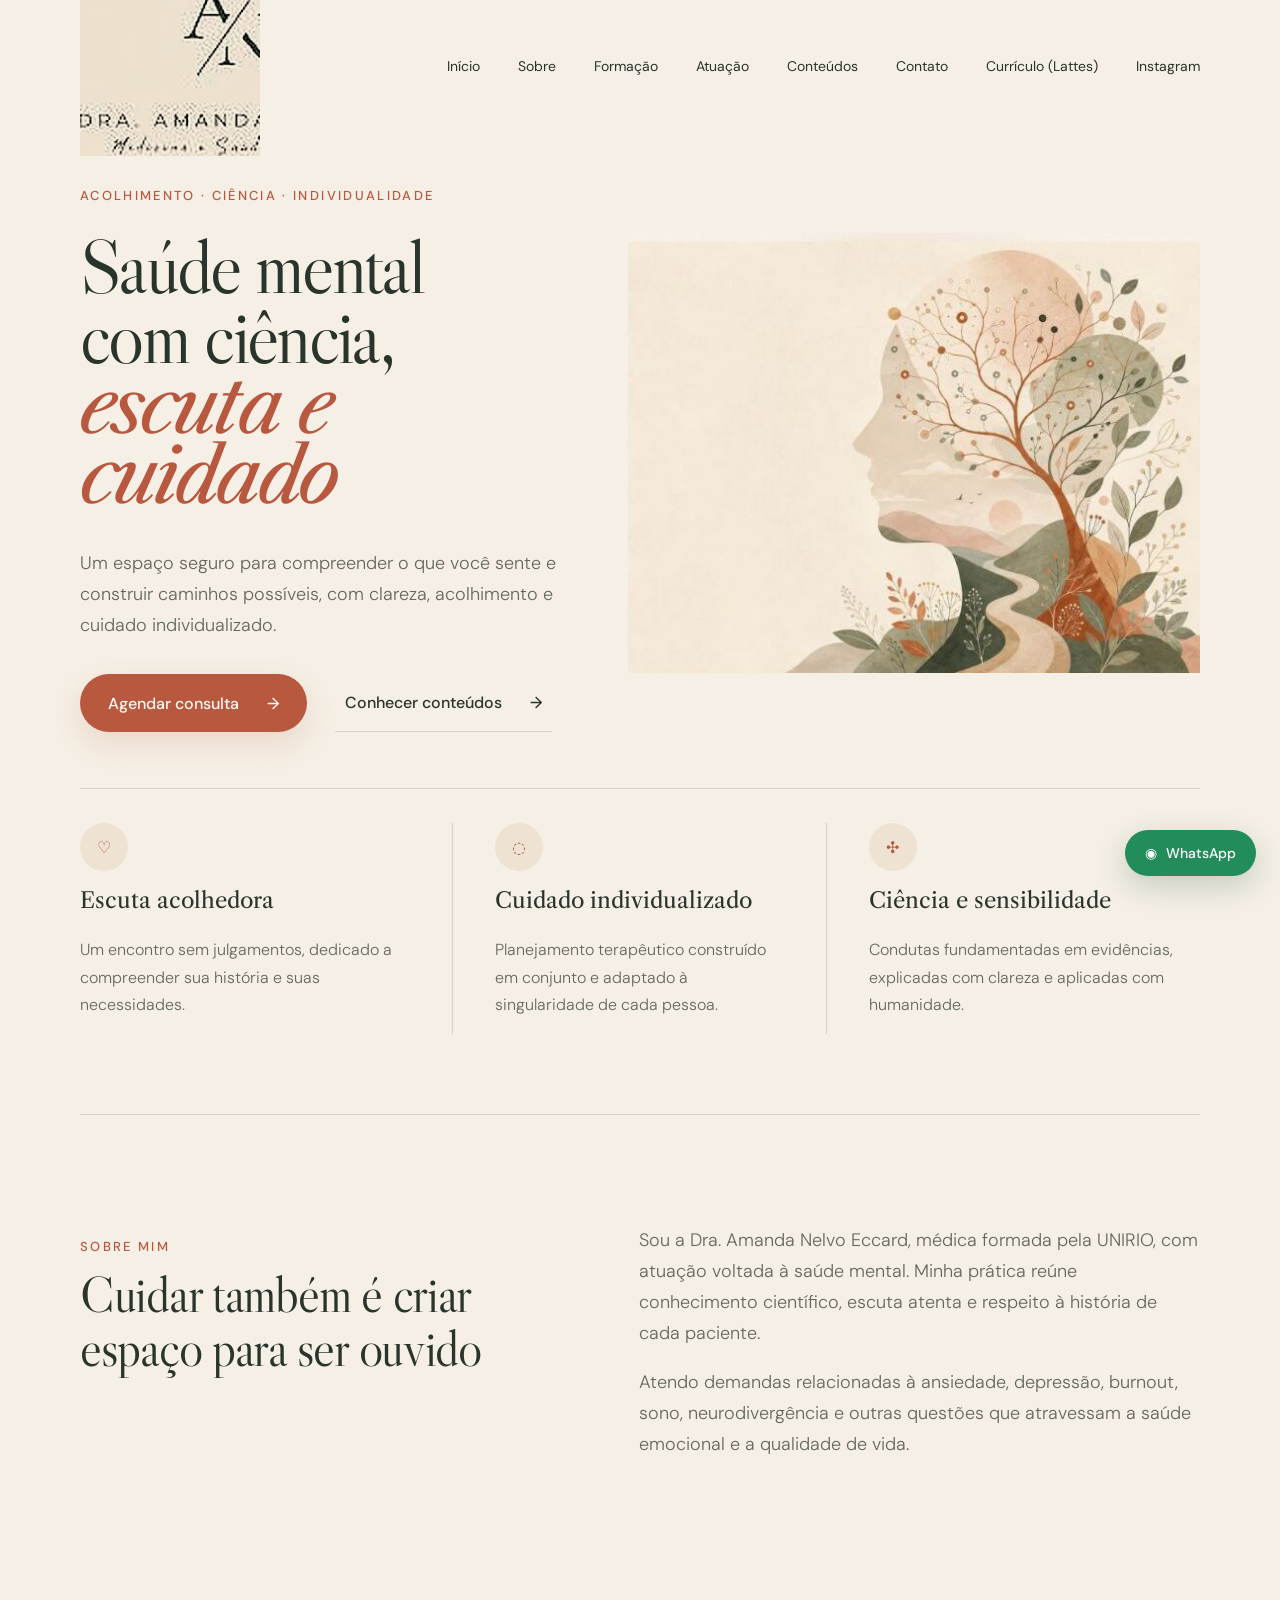
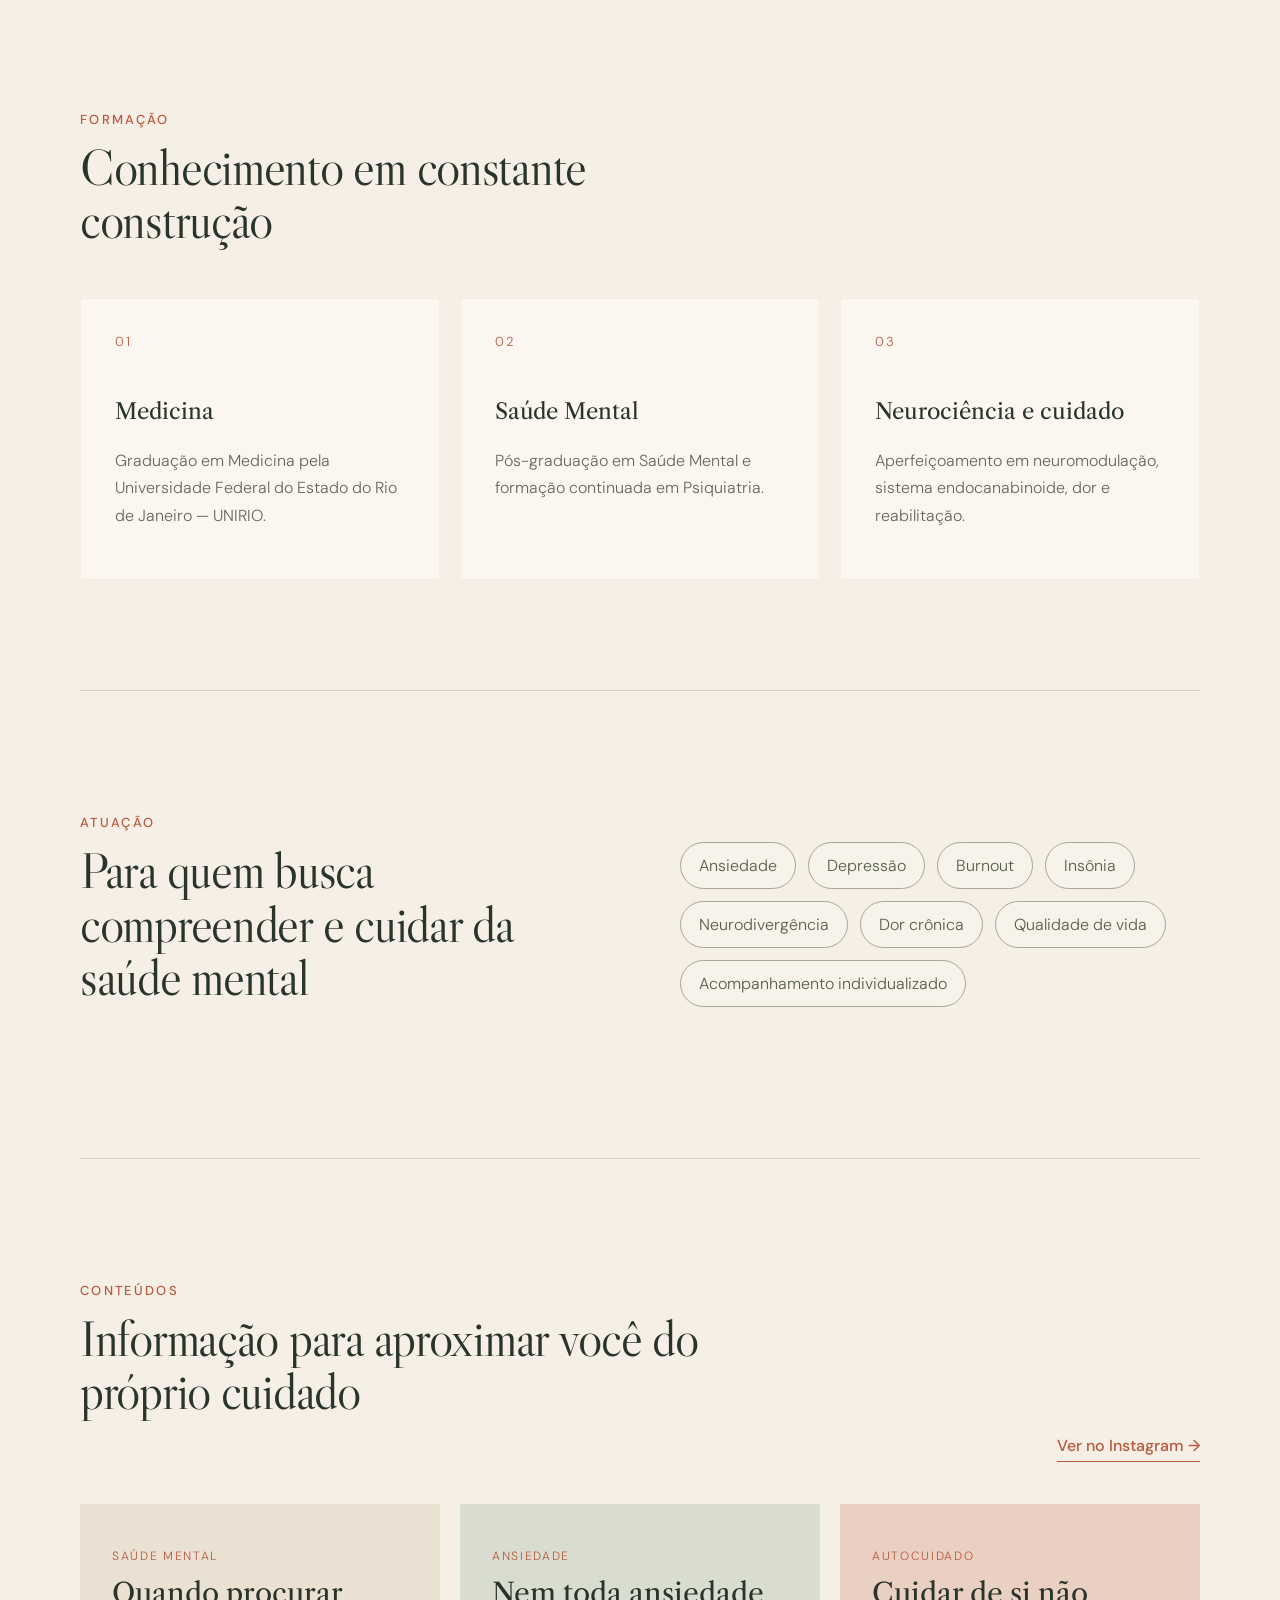
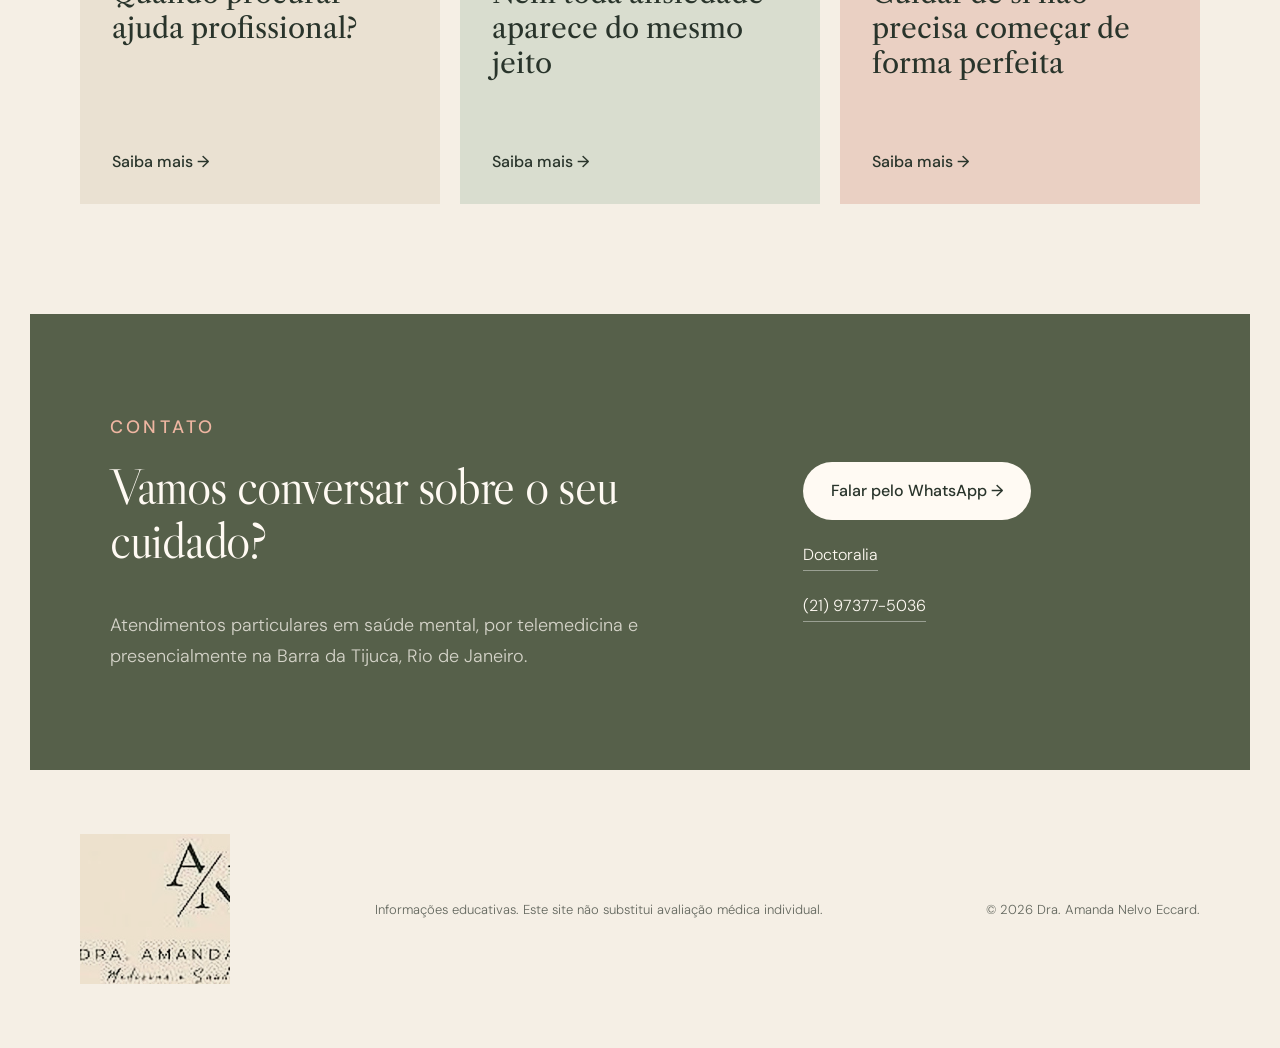
==== index.html @ 7321ddea "Update Doctoralia link" ====
<!doctype html>
<html lang="pt-BR">
<head>
  <meta charset="utf-8">
  <meta name="viewport" content="width=device-width, initial-scale=1">
  <meta name="description" content="Atendimento médico em saúde mental com acolhimento, ciência e cuidado individualizado.">
  <title>Dra. Amanda Nelvo | Saúde Mental</title>
  <link rel="preconnect" href="https://fonts.googleapis.com">
  <link rel="preconnect" href="https://fonts.gstatic.com" crossorigin>
  <link href="https://fonts.googleapis.com/css2?family=DM+Sans:wght@300;400;500;600&family=Libre+Caslon+Display&family=Libre+Caslon+Text:ital@0;1&display=swap" rel="stylesheet">
  <link rel="stylesheet" href="styles.css">
</head>
<body>
  <header class="header">
    <a class="brand" href="#inicio" aria-label="Início">
      <img src="assets/logo.jpg" alt="Dra. Amanda Nelvo">
    </a>
    <button class="menu-button" type="button" aria-label="Abrir menu" aria-expanded="false">☰</button>
    <nav class="nav" aria-label="Navegação principal">
      <a href="#inicio">Início</a>
      <a href="#sobre">Sobre</a>
      <a href="#formacao">Formação</a>
      <a href="#atuacao">Atuação</a>
      <a href="#conteudos">Conteúdos</a>
      <a href="#contato">Contato</a>
      <a href="https://buscatextual.cnpq.br/buscatextual/visualizacv.do?metodo=apresentar&id=K9742336J7" target="_blank" rel="noopener">Currículo (Lattes)</a>
      <a href="https://www.instagram.com/dra.amandanelvo" target="_blank" rel="noopener">Instagram</a>
    </nav>
  </header>

  <main>
    <section class="hero section" id="inicio">
      <div class="hero-copy">
        <p class="eyebrow">Acolhimento · ciência · individualidade</p>
        <h1>Saúde mental<br>com ciência,<br><em>escuta e cuidado</em></h1>
        <p class="lead">Um espaço seguro para compreender o que você sente e construir caminhos possíveis, com clareza, acolhimento e cuidado individualizado.</p>
        <div class="actions">
          <a class="button primary" href="https://wa.me/5521973775036?text=Olá%2C%20Dra.%20Amanda.%20Gostaria%20de%20agendar%20uma%20consulta." target="_blank" rel="noopener">Agendar consulta <span>→</span></a>
          <a class="button text-button" href="#conteudos">Conhecer conteúdos <span>→</span></a>
        </div>
      </div>
      <figure class="hero-art">
        <img src="assets/hero.jpg" alt="Ilustração delicada representando mente, natureza e caminhos">
      </figure>
    </section>

    <section class="principles section" aria-label="Princípios do atendimento">
      <article><span class="icon">♡</span><h3>Escuta acolhedora</h3><p>Um encontro sem julgamentos, dedicado a compreender sua história e suas necessidades.</p></article>
      <article><span class="icon">◌</span><h3>Cuidado individualizado</h3><p>Planejamento terapêutico construído em conjunto e adaptado à singularidade de cada pessoa.</p></article>
      <article><span class="icon">✣</span><h3>Ciência e sensibilidade</h3><p>Condutas fundamentadas em evidências, explicadas com clareza e aplicadas com humanidade.</p></article>
    </section>

    <section class="about section" id="sobre">
      <div>
        <p class="eyebrow">Sobre mim</p>
        <h2>Cuidar também é criar espaço para ser ouvido</h2>
      </div>
      <div class="body-copy">
        <p>Sou a Dra. Amanda Nelvo Eccard, médica formada pela UNIRIO, com atuação voltada à saúde mental. Minha prática reúne conhecimento científico, escuta atenta e respeito à história de cada paciente.</p>
        <p>Atendo demandas relacionadas à ansiedade, depressão, burnout, sono, neurodivergência e outras questões que atravessam a saúde emocional e a qualidade de vida.</p>
      </div>
    </section>

    <section class="education section" id="formacao">
      <p class="eyebrow">Formação</p>
      <h2>Conhecimento em constante construção</h2>
      <div class="cards">
        <article><span>01</span><h3>Medicina</h3><p>Graduação em Medicina pela Universidade Federal do Estado do Rio de Janeiro — UNIRIO.</p></article>
        <article><span>02</span><h3>Saúde Mental</h3><p>Pós-graduação em Saúde Mental e formação continuada em Psiquiatria.</p></article>
        <article><span>03</span><h3>Neurociência e cuidado</h3><p>Aperfeiçoamento em neuromodulação, sistema endocanabinoide, dor e reabilitação.</p></article>
      </div>
    </section>

    <section class="practice section" id="atuacao">
      <div class="practice-title">
        <p class="eyebrow">Atuação</p>
        <h2>Para quem busca compreender e cuidar da saúde mental</h2>
      </div>
      <div class="topics">
        <span>Ansiedade</span><span>Depressão</span><span>Burnout</span><span>Insônia</span>
        <span>Neurodivergência</span><span>Dor crônica</span><span>Qualidade de vida</span><span>Acompanhamento individualizado</span>
      </div>
    </section>

    <section class="content section" id="conteudos">
      <p class="eyebrow">Conteúdos</p>
      <div class="section-heading">
        <h2>Informação para aproximar você do próprio cuidado</h2>
        <a href="https://www.instagram.com/dra.amandanelvo" target="_blank" rel="noopener">Ver no Instagram →</a>
      </div>
      <div class="posts">
        <article><p>Saúde mental</p><h3>Quando procurar ajuda profissional?</h3><a href="#contato">Saiba mais →</a></article>
        <article><p>Ansiedade</p><h3>Nem toda ansiedade aparece do mesmo jeito</h3><a href="#contato">Saiba mais →</a></article>
        <article><p>Autocuidado</p><h3>Cuidar de si não precisa começar de forma perfeita</h3><a href="#contato">Saiba mais →</a></article>
      </div>
    </section>

    <section class="contact section" id="contato">
      <div>
        <p class="eyebrow">Contato</p>
        <h2>Vamos conversar sobre o seu cuidado?</h2>
        <p>Atendimentos particulares em saúde mental, por telemedicina e presencialmente na Barra da Tijuca, Rio de Janeiro.</p>
      </div>
      <div class="contact-actions">
        <a class="button light" href="https://wa.me/5521973775036?text=Olá%2C%20Dra.%20Amanda.%20Gostaria%20de%20agendar%20uma%20consulta." target="_blank" rel="noopener">Falar pelo WhatsApp →</a>
        <a class="contact-link" href="https://www.doctoralia.com.br/amanda-nelvo/generalista-psiquiatra/rio-de-janeiro" target="_blank" rel="noopener">Doctoralia</a>
        <a class="contact-link" href="tel:+5521973775036">(21) 97377-5036</a>
      </div>
    </section>
  </main>

  <footer>
    <img src="assets/logo.jpg" alt="Dra. Amanda Nelvo">
    <p>Informações educativas. Este site não substitui avaliação médica individual.</p>
    <p>© <span id="year"></span> Dra. Amanda Nelvo Eccard.</p>
  </footer>

  <a class="whatsapp-float" href="https://wa.me/5521973775036?text=Olá%2C%20Dra.%20Amanda.%20Gostaria%20de%20agendar%20uma%20consulta." target="_blank" rel="noopener" aria-label="Falar pelo WhatsApp">◉ <span>WhatsApp</span></a>
  <script src="script.js"></script>
</body>
</html>
---- styles.css ----
:root {
  --paper: #f5efe5;
  --paper-light: #fbf7f0;
  --ink: #29342b;
  --muted: #64685f;
  --terracotta: #b8583f;
  --moss: #56604a;
  --line: rgba(41, 52, 43, .16);
  --white: #fffaf3;
}

* { box-sizing: border-box; }
html { scroll-behavior: smooth; }
body { margin: 0; color: var(--ink); background: var(--paper); font-family: "DM Sans", sans-serif; font-weight: 300; }
a { color: inherit; text-decoration: none; }
img { display: block; max-width: 100%; }
.section { width: min(1120px, calc(100% - 64px)); margin: 0 auto; }

.header {
  width: min(1120px, calc(100% - 64px));
  height: 132px;
  margin: auto;
  display: flex;
  align-items: center;
  justify-content: space-between;
}
.brand img { width: 180px; mix-blend-mode: multiply; }
.nav { display: flex; gap: 38px; align-items: center; font-size: 14px; font-weight: 400; }
.nav a { padding: 8px 0; border-bottom: 1px solid transparent; transition: .2s ease; }
.nav a:hover { color: var(--terracotta); border-color: currentColor; }
.menu-button { display: none; border: 0; background: transparent; color: var(--ink); font-size: 26px; }

.hero { min-height: 565px; display: grid; grid-template-columns: .92fr 1.08fr; gap: 56px; align-items: center; padding: 42px 0 56px; }
.eyebrow { color: var(--terracotta); font-size: 13px; font-weight: 500; letter-spacing: .18em; text-transform: uppercase; }
h1, h2, h3 { margin-top: 0; }
h1 { font-family: "Libre Caslon Display", serif; font-size: clamp(52px, 6vw, 76px); line-height: .92; font-weight: 400; letter-spacing: -.035em; margin: 28px 0 36px; }
h1 em { color: var(--terracotta); font-family: "Libre Caslon Text", serif; font-weight: 400; }
h2 { font-family: "Libre Caslon Display", serif; font-size: clamp(38px, 4vw, 54px); line-height: 1.05; font-weight: 400; letter-spacing: -.025em; }
h3 { font-family: "Libre Caslon Text", serif; font-size: 22px; font-weight: 400; }
.lead, .body-copy, .contact p { font-size: 18px; line-height: 1.72; color: var(--muted); }
.actions { display: flex; gap: 28px; align-items: center; margin-top: 34px; }
.button { display: inline-flex; align-items: center; justify-content: space-between; gap: 28px; min-height: 58px; padding: 0 28px; border-radius: 999px; font-weight: 500; transition: transform .2s ease, background .2s ease; }
.button:hover { transform: translateY(-2px); }
.primary { color: var(--white); background: var(--terracotta); box-shadow: 0 12px 30px rgba(184, 88, 63, .15); }
.primary:hover { background: #a84c36; }
.text-button { padding-inline: 10px; border-radius: 0; border-bottom: 1px solid var(--line); }
.hero-art { margin: 0; overflow: hidden; background: #eee4d5; }
.hero-art img { width: 100%; min-height: 440px; object-fit: cover; }

.principles { border-top: 1px solid var(--line); display: grid; grid-template-columns: repeat(3, 1fr); padding: 34px 0 80px; }
.principles article { padding: 0 42px; border-right: 1px solid var(--line); }
.principles article:first-child { padding-left: 0; }
.principles article:last-child { border: 0; padding-right: 0; }
.principles .icon { display: grid; place-items: center; width: 48px; height: 48px; margin-bottom: 16px; border-radius: 50%; color: var(--terracotta); background: #eee3d3; }
.principles p, .cards p { color: var(--muted); line-height: 1.7; }

.about { display: grid; grid-template-columns: .9fr 1.1fr; gap: 100px; padding: 110px 0; border-top: 1px solid var(--line); }
.body-copy p:first-child { margin-top: 0; }

.education { padding: 110px 0; }
.education > h2 { max-width: 660px; }
.cards { display: grid; grid-template-columns: repeat(3, 1fr); gap: 20px; margin-top: 50px; }
.cards article { min-height: 260px; padding: 34px; background: var(--paper-light); border: 1px solid rgba(184, 88, 63, .08); }
.cards span { display: block; color: var(--terracotta); font-size: 13px; letter-spacing: .15em; margin-bottom: 48px; }

.practice { display: grid; grid-template-columns: 1fr 1fr; gap: 80px; padding: 110px 0; border-block: 1px solid var(--line); }
.topics { display: flex; align-content: center; align-items: center; flex-wrap: wrap; gap: 12px; }
.topics span { padding: 12px 18px; border: 1px solid #a3a997; border-radius: 999px; color: var(--moss); background: rgba(255,255,255,.18); }

.content { padding: 110px 0; }
.section-heading { display: flex; align-items: end; justify-content: space-between; gap: 30px; }
.section-heading h2 { max-width: 680px; }
.section-heading a { color: var(--terracotta); font-weight: 500; border-bottom: 1px solid; padding-bottom: 5px; }
.posts { display: grid; grid-template-columns: repeat(3, 1fr); gap: 20px; margin-top: 42px; }
.posts article { min-height: 300px; padding: 32px; display: flex; flex-direction: column; background: #eae1d2; }
.posts article:nth-child(2) { background: #d9ddcf; }
.posts article:nth-child(3) { background: #ead0c3; }
.posts p { color: var(--terracotta); text-transform: uppercase; letter-spacing: .14em; font-size: 12px; }
.posts h3 { font-size: 28px; line-height: 1.25; }
.posts a { margin-top: auto; font-weight: 500; }

.contact { width: min(1220px, calc(100% - 32px)); display: grid; grid-template-columns: 1.25fr .75fr; gap: 80px; padding: 80px; color: var(--white); background: var(--moss); }
.contact .eyebrow { color: #efb6a2; }
.contact h2 { max-width: 680px; }
.contact p { max-width: 720px; color: rgba(255,250,243,.75); }
.contact-actions { display: flex; flex-direction: column; align-items: flex-start; justify-content: center; gap: 24px; }
.light { color: var(--ink); background: var(--white); }
.contact-link { border-bottom: 1px solid rgba(255,255,255,.4); padding-bottom: 5px; }

footer { width: min(1120px, calc(100% - 64px)); margin: auto; padding: 64px 0; display: grid; grid-template-columns: 1fr 2fr 1fr; gap: 30px; align-items: center; color: var(--muted); font-size: 13px; }
footer img { width: 150px; mix-blend-mode: multiply; }
footer p:last-child { text-align: right; }
.whatsapp-float { position: fixed; right: 24px; bottom: 24px; display: flex; gap: 9px; align-items: center; padding: 14px 20px; border-radius: 999px; color: white; background: #238c5b; box-shadow: 0 10px 30px rgba(25, 80, 53, .22); font-size: 14px; font-weight: 500; z-index: 20; }

@media (max-width: 900px) {
  .section { width: min(100% - 36px, 720px); }
  .header { width: calc(100% - 36px); height: 100px; }
  .brand img { width: 150px; }
  .menu-button { display: block; cursor: pointer; }
  .nav { display: none; position: absolute; z-index: 30; top: 90px; left: 18px; right: 18px; padding: 24px; flex-direction: column; align-items: flex-start; gap: 8px; background: var(--paper-light); box-shadow: 0 18px 40px rgba(41,52,43,.12); }
  .nav.open { display: flex; }
  .nav a { width: 100%; padding: 10px 0; }
  .hero { grid-template-columns: 1fr; padding-top: 24px; }
  .hero-art { order: -1; }
  .hero-art img { min-height: 0; }
  .principles, .cards, .posts { grid-template-columns: 1fr; }
  .principles article, .principles article:first-child, .principles article:last-child { padding: 28px 0; border-right: 0; border-bottom: 1px solid var(--line); }
  .about, .practice, .contact { grid-template-columns: 1fr; gap: 28px; }
  .about, .education, .practice, .content { padding: 76px 0; }
  .contact { width: 100%; padding: 60px 28px; }
  .section-heading { align-items: flex-start; flex-direction: column; }
  footer { width: calc(100% - 36px); grid-template-columns: 1fr; }
  footer p:last-child { text-align: left; }
}

@media (max-width: 560px) {
  h1 { font-size: 48px; }
  .actions { flex-direction: column; align-items: stretch; }
  .button { width: 100%; }
  .whatsapp-float span { display: none; }
  .whatsapp-float { padding: 15px 18px; }
}
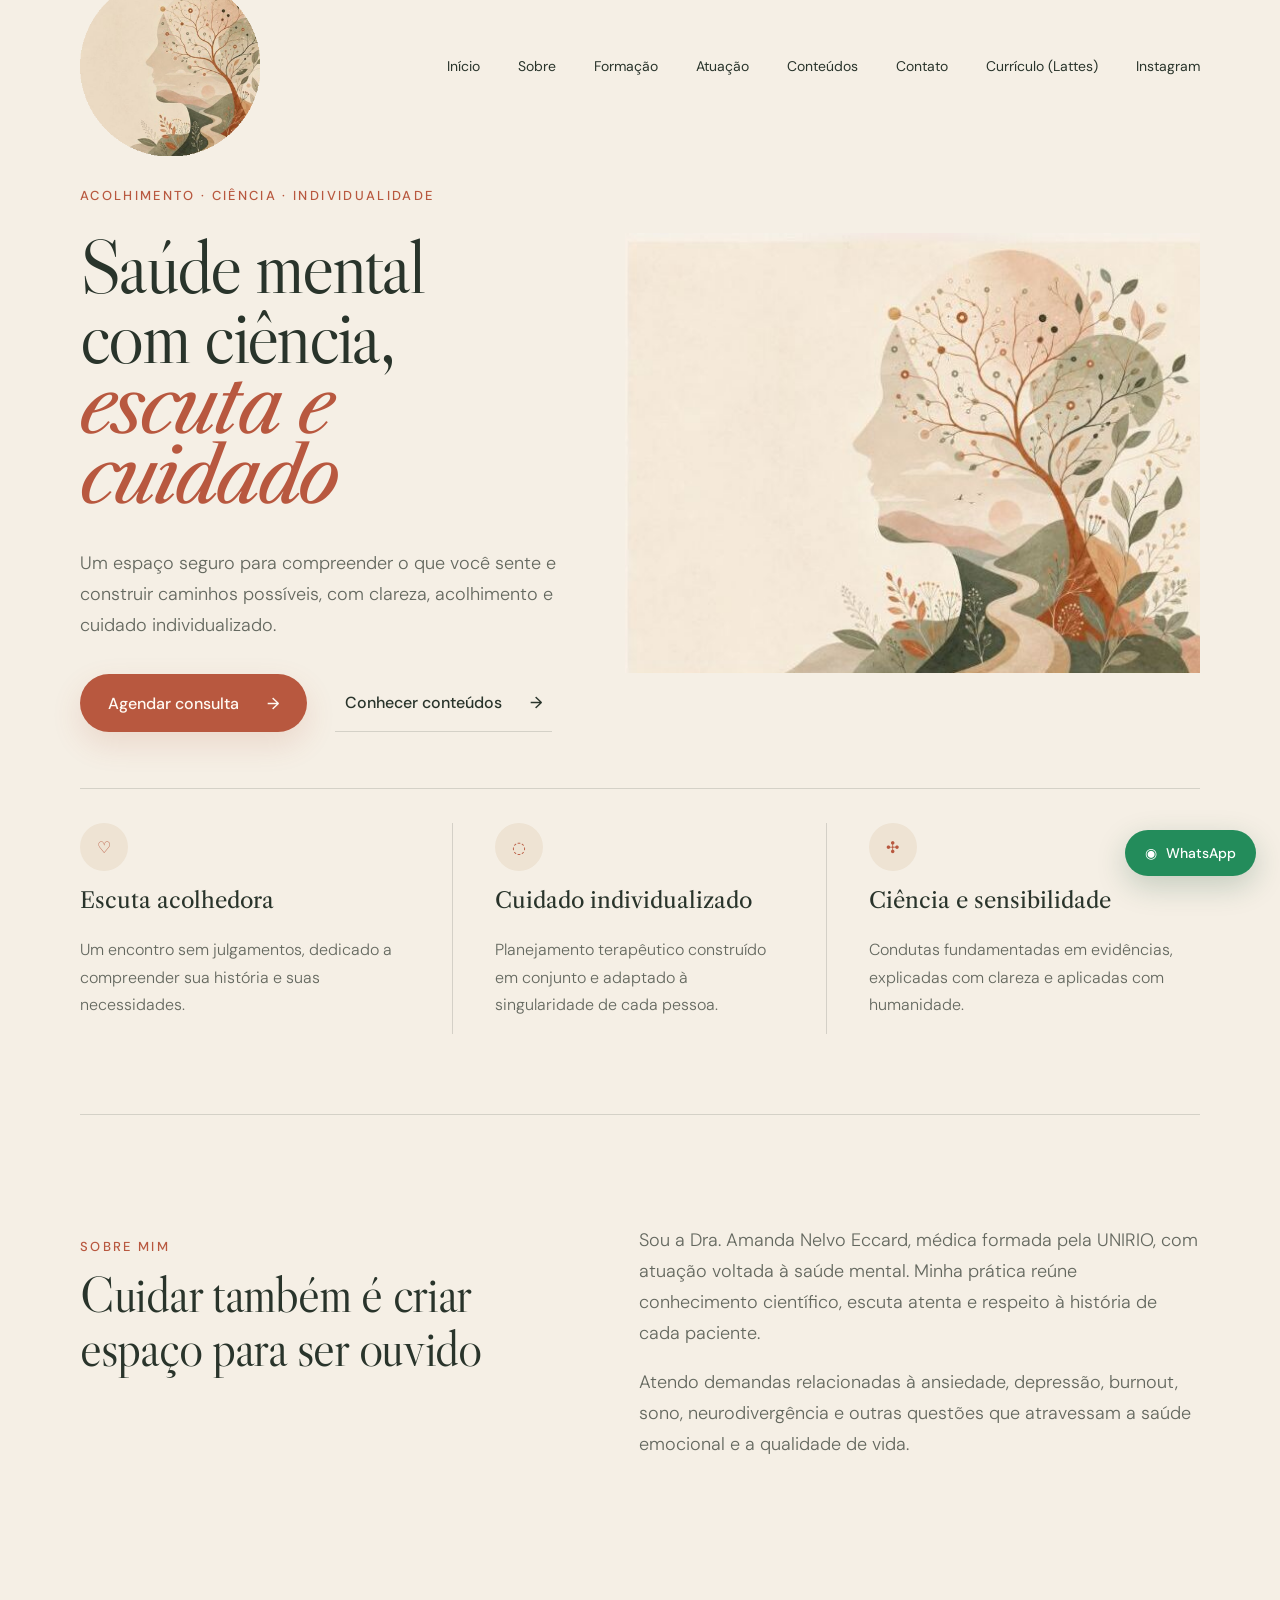
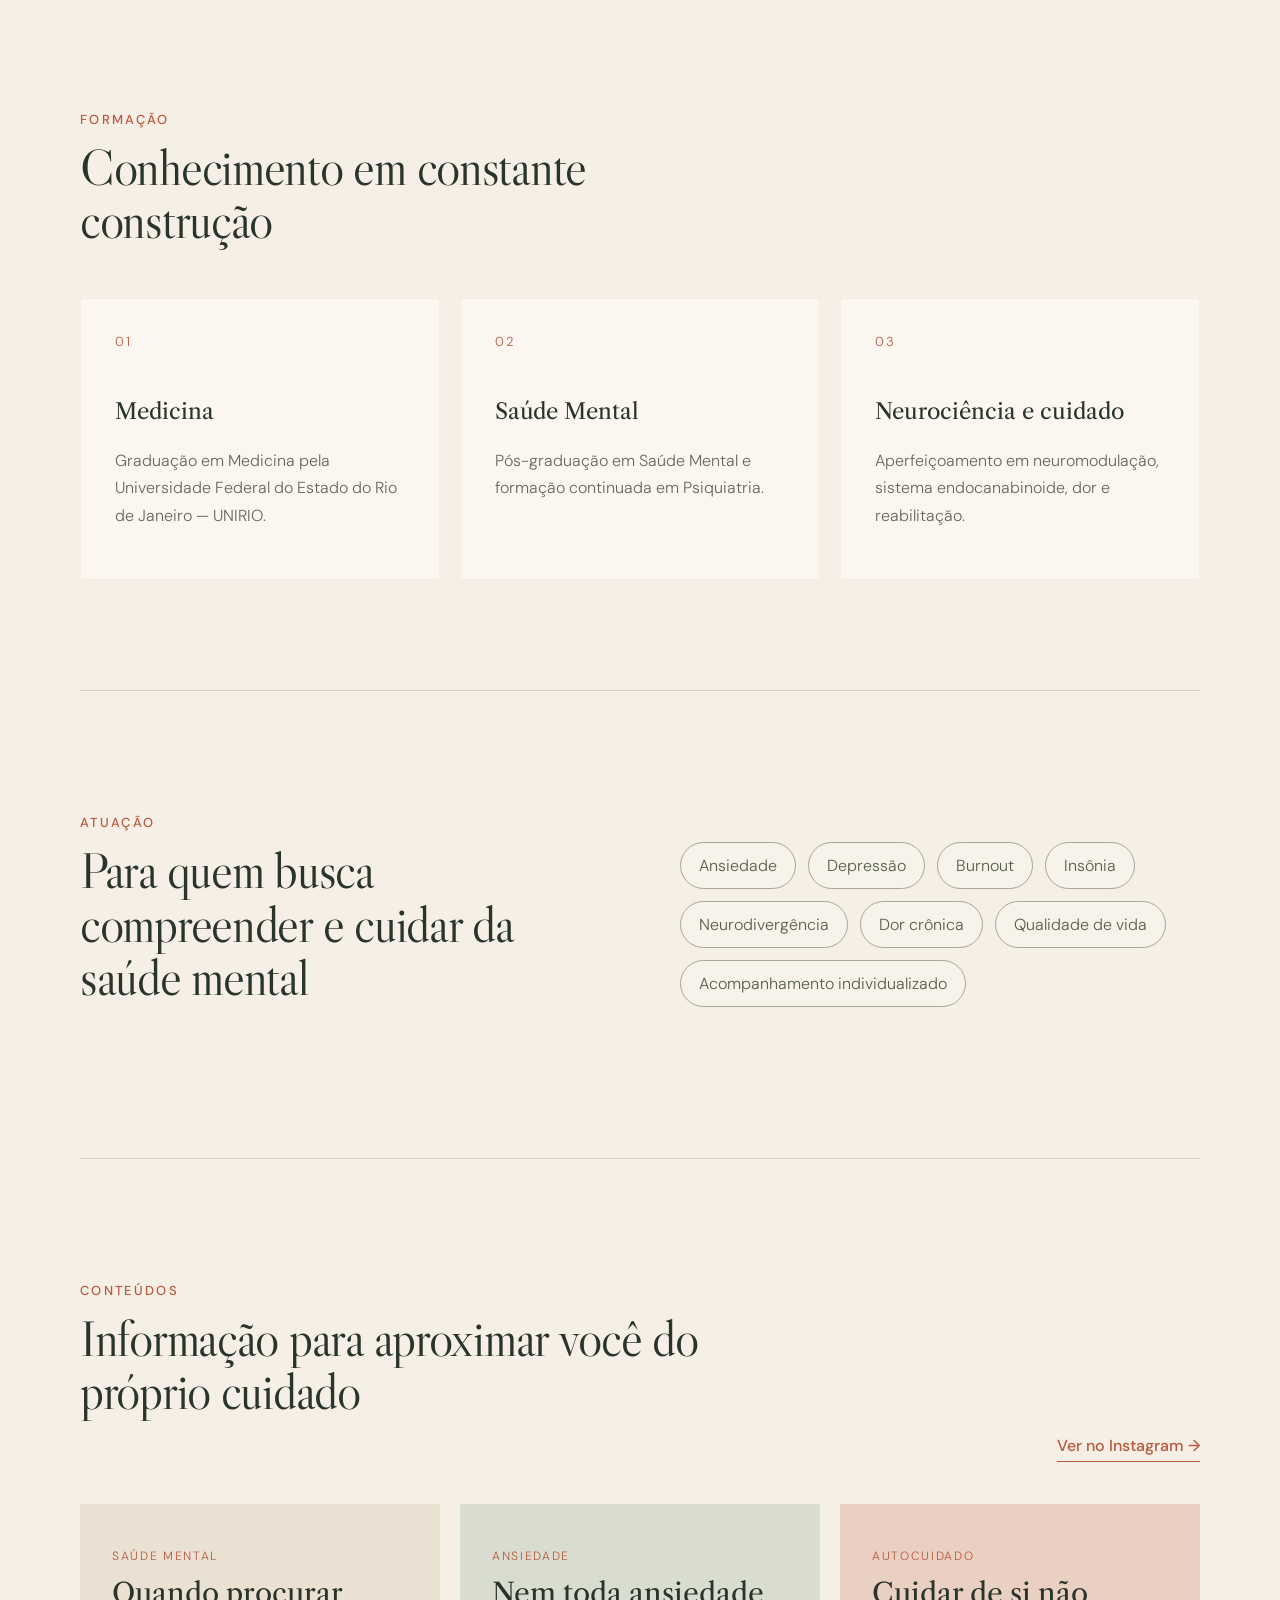
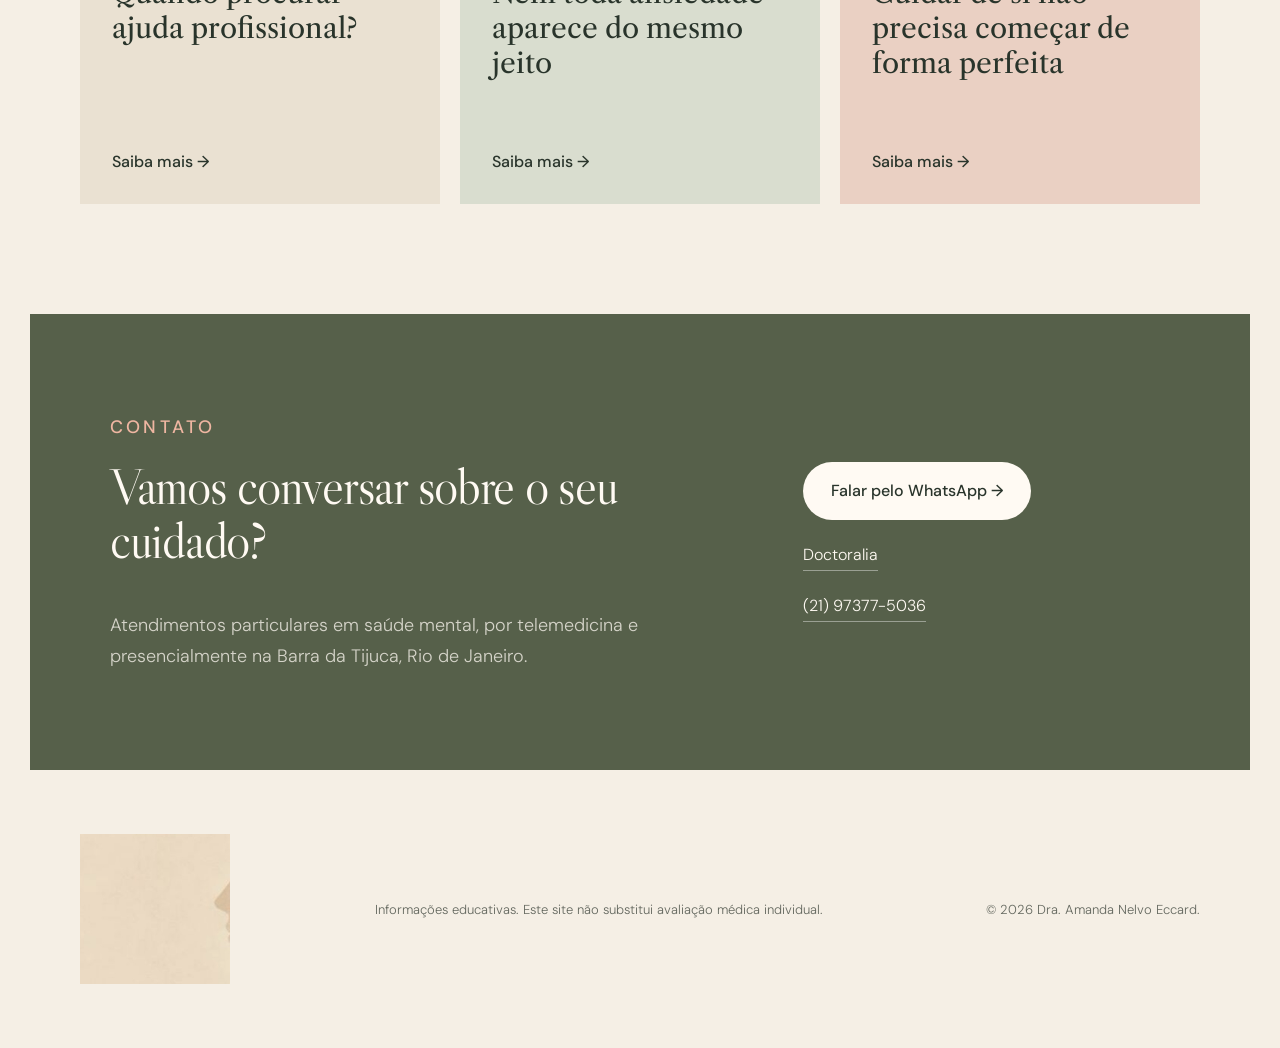
==== commit 933dbf0a: "Publish circular logo" ====
--- a/index.html
+++ b/index.html
@@ -13,7 +13,7 @@
 <body>
   <header class="header">
     <a class="brand" href="#inicio" aria-label="Início">
-      <img src="assets/logo.jpg" alt="Dra. Amanda Nelvo">
+      <img src="assets/logo.png" alt="Dra. Amanda Nelvo">
     </a>
     <button class="menu-button" type="button" aria-label="Abrir menu" aria-expanded="false">☰</button>
     <nav class="nav" aria-label="Navegação principal">
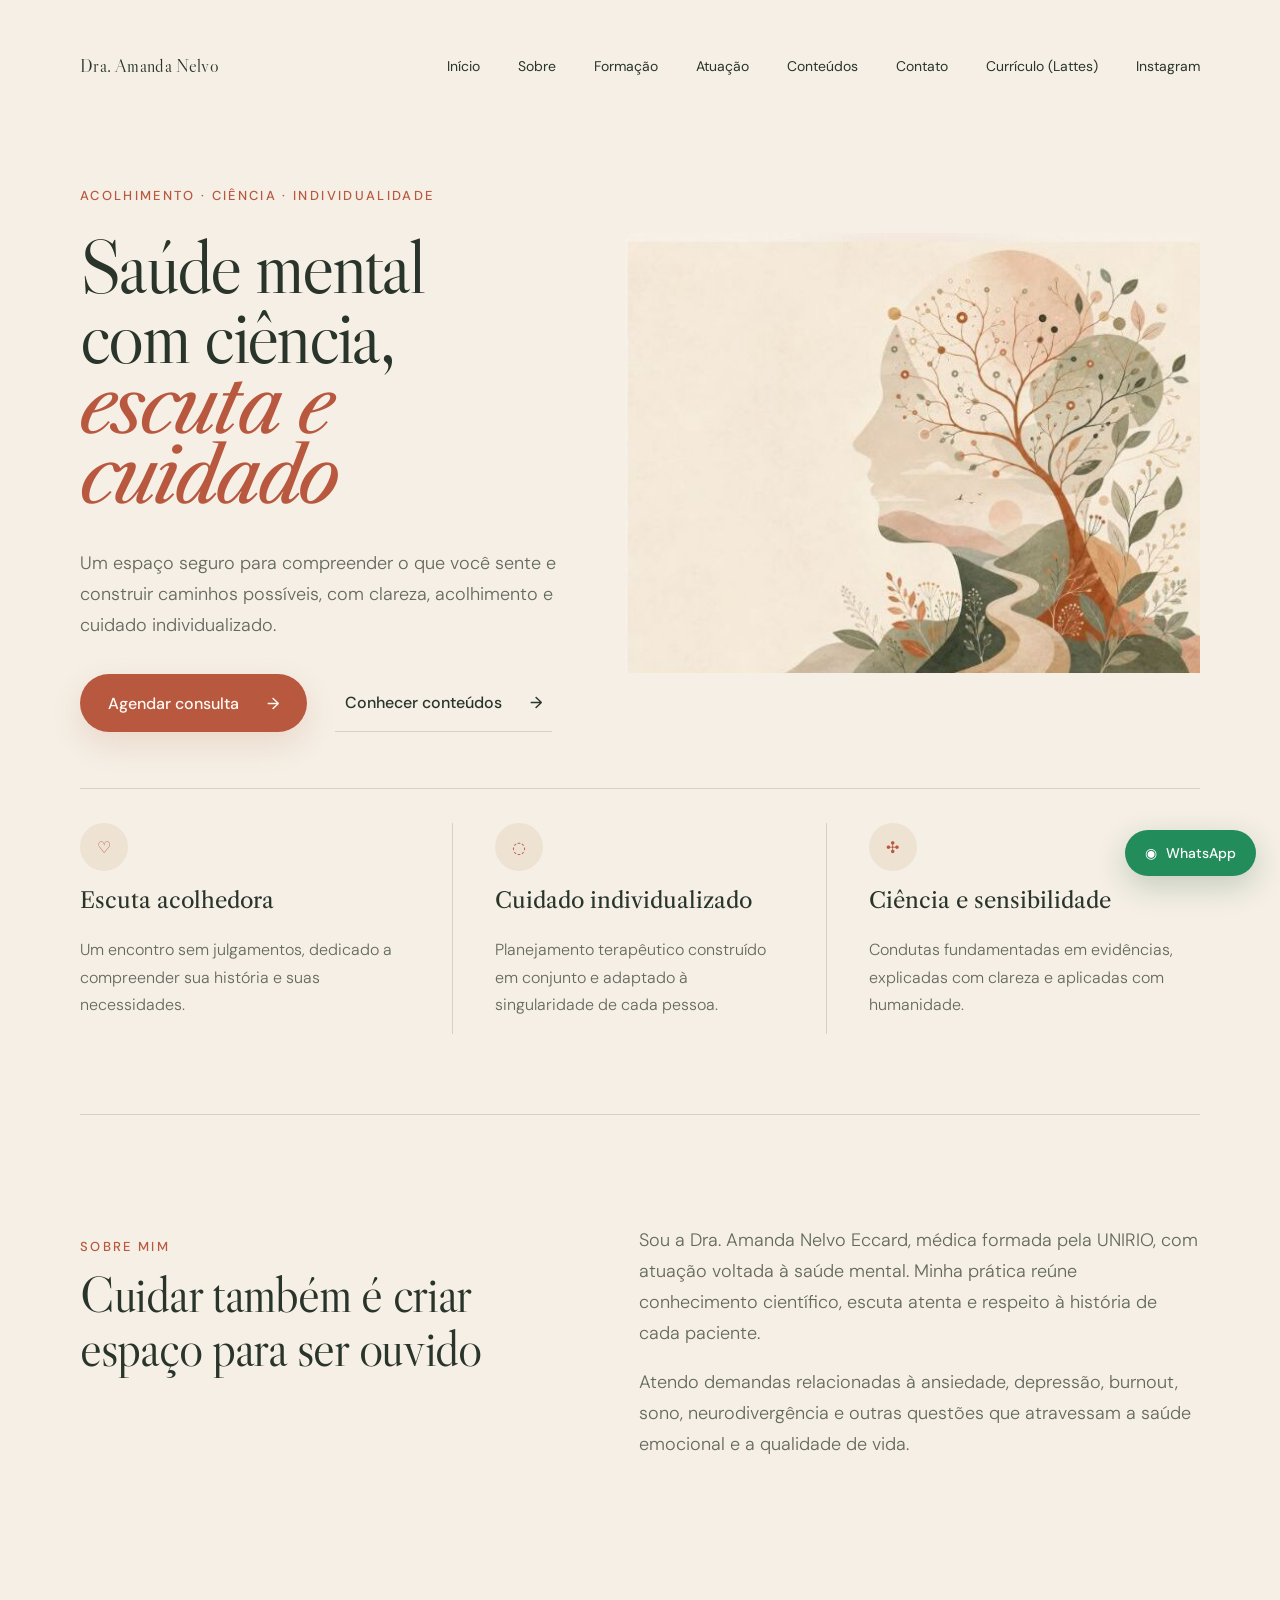
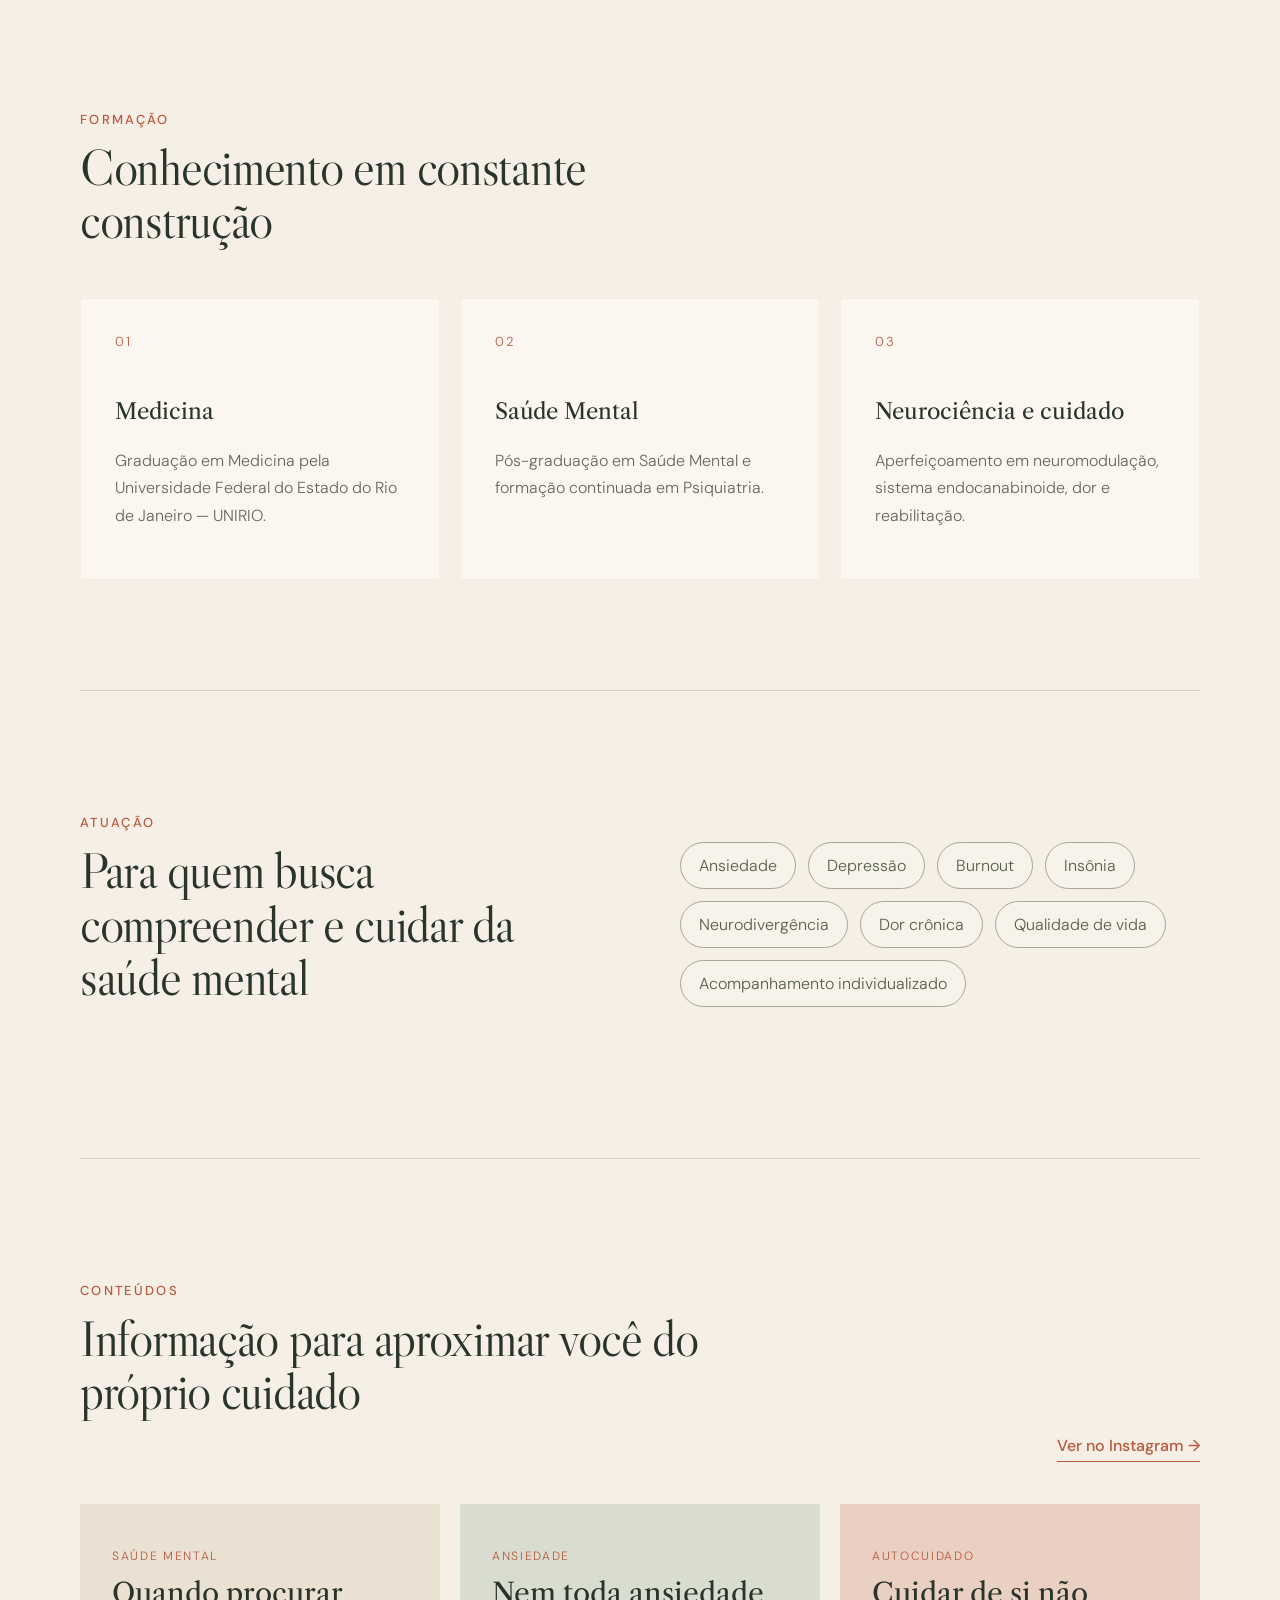
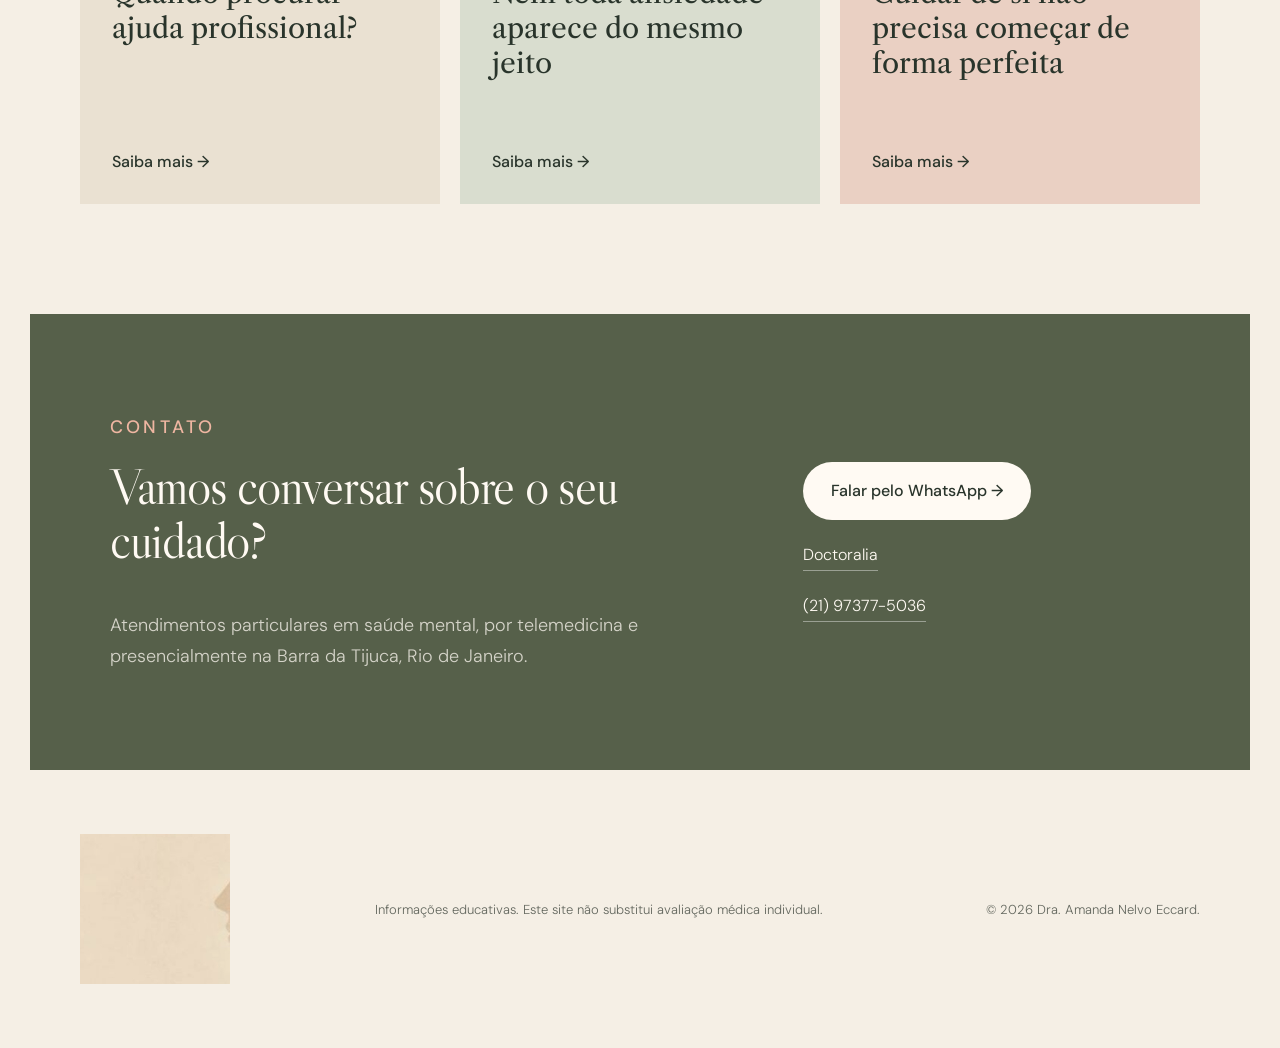
==== commit 30e94ebe: "Publish: use text brand instead of logo image" ====
--- a/index.html
+++ b/index.html
@@ -13,7 +13,7 @@
 <body>
   <header class="header">
     <a class="brand" href="#inicio" aria-label="Início">
-      <img src="assets/logo.png" alt="Dra. Amanda Nelvo">
+      <span class="brand-text">Dra. Amanda Nelvo</span>
     </a>
     <button class="menu-button" type="button" aria-label="Abrir menu" aria-expanded="false">☰</button>
     <nav class="nav" aria-label="Navegação principal">
--- a/styles.css
+++ b/styles.css
@@ -25,6 +25,7 @@
   justify-content: space-between;
 }
 .brand img { width: 180px; mix-blend-mode: multiply; }
+.brand-text { font-family: "Libre Caslon Display", serif; font-size: 18px; color: var(--ink); font-weight: 400; letter-spacing: .02em; }
 .nav { display: flex; gap: 38px; align-items: center; font-size: 14px; font-weight: 400; }
 .nav a { padding: 8px 0; border-bottom: 1px solid transparent; transition: .2s ease; }
 .nav a:hover { color: var(--terracotta); border-color: currentColor; }
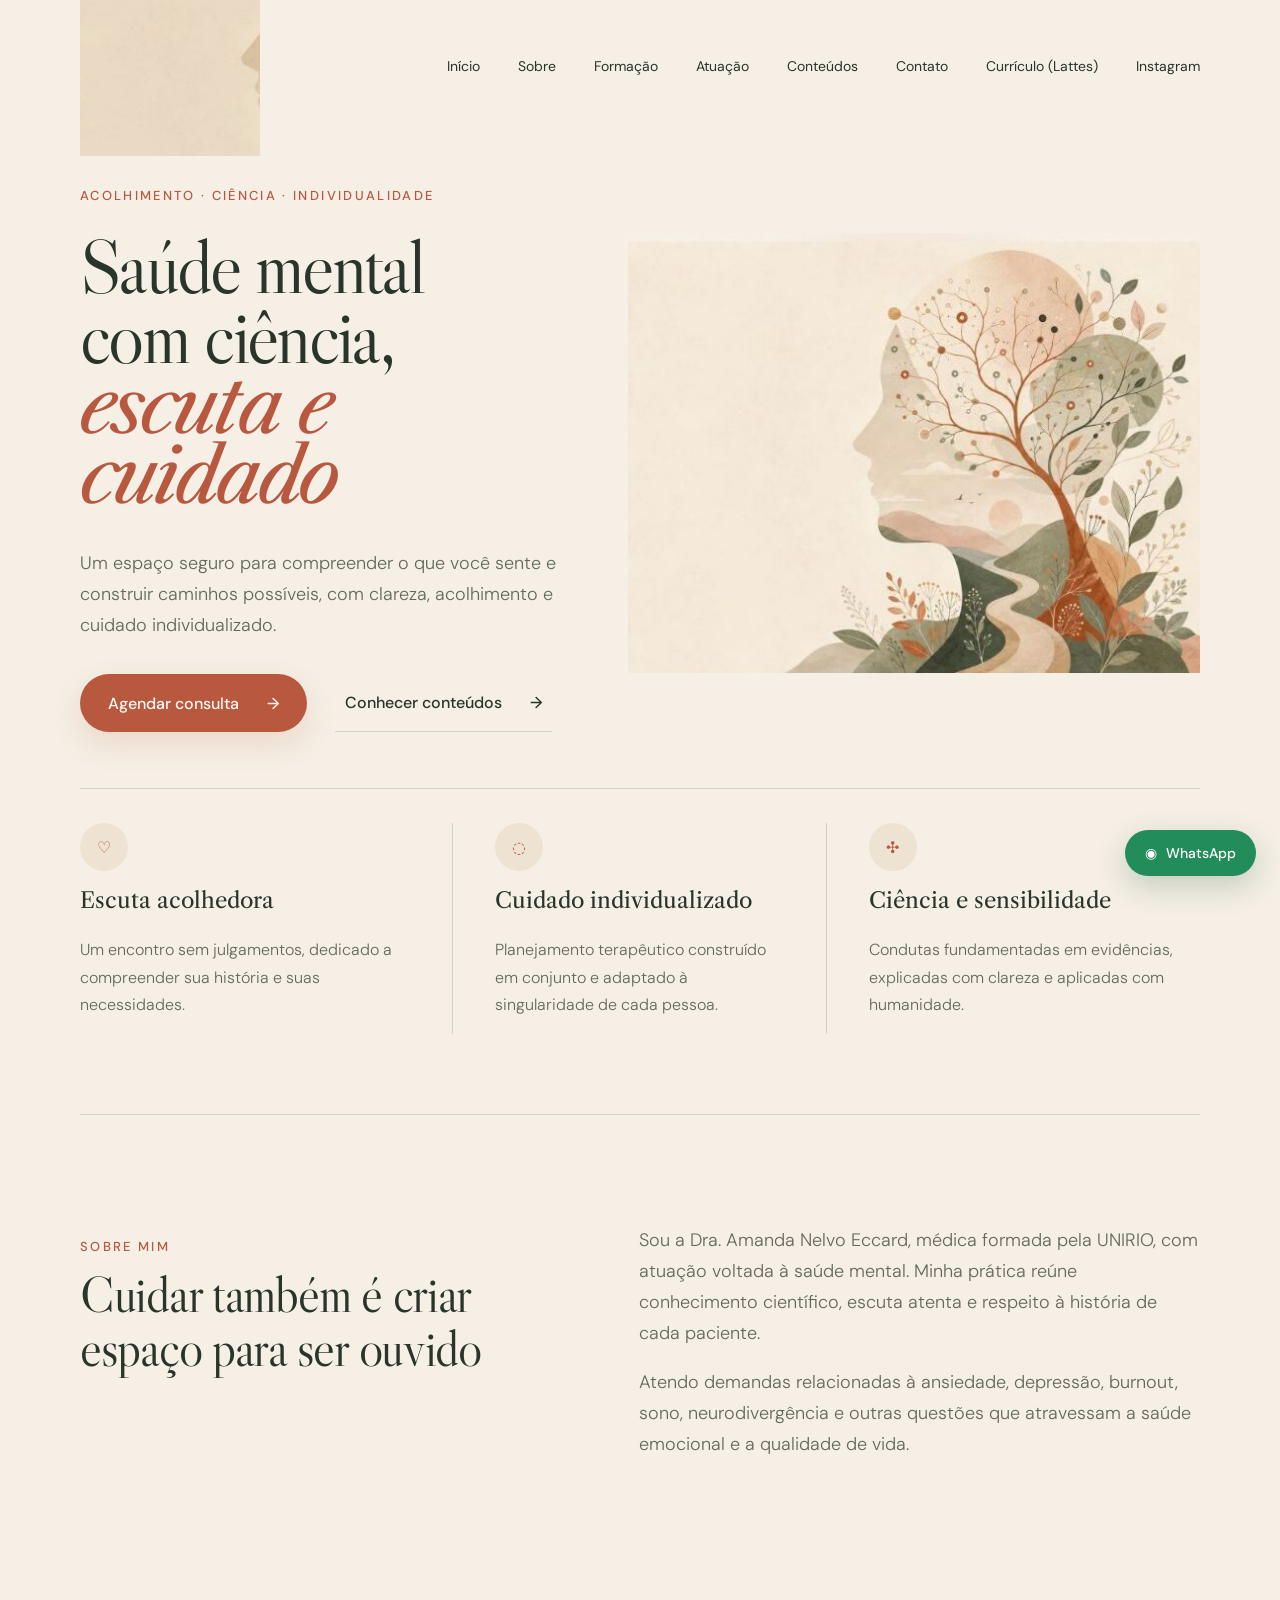
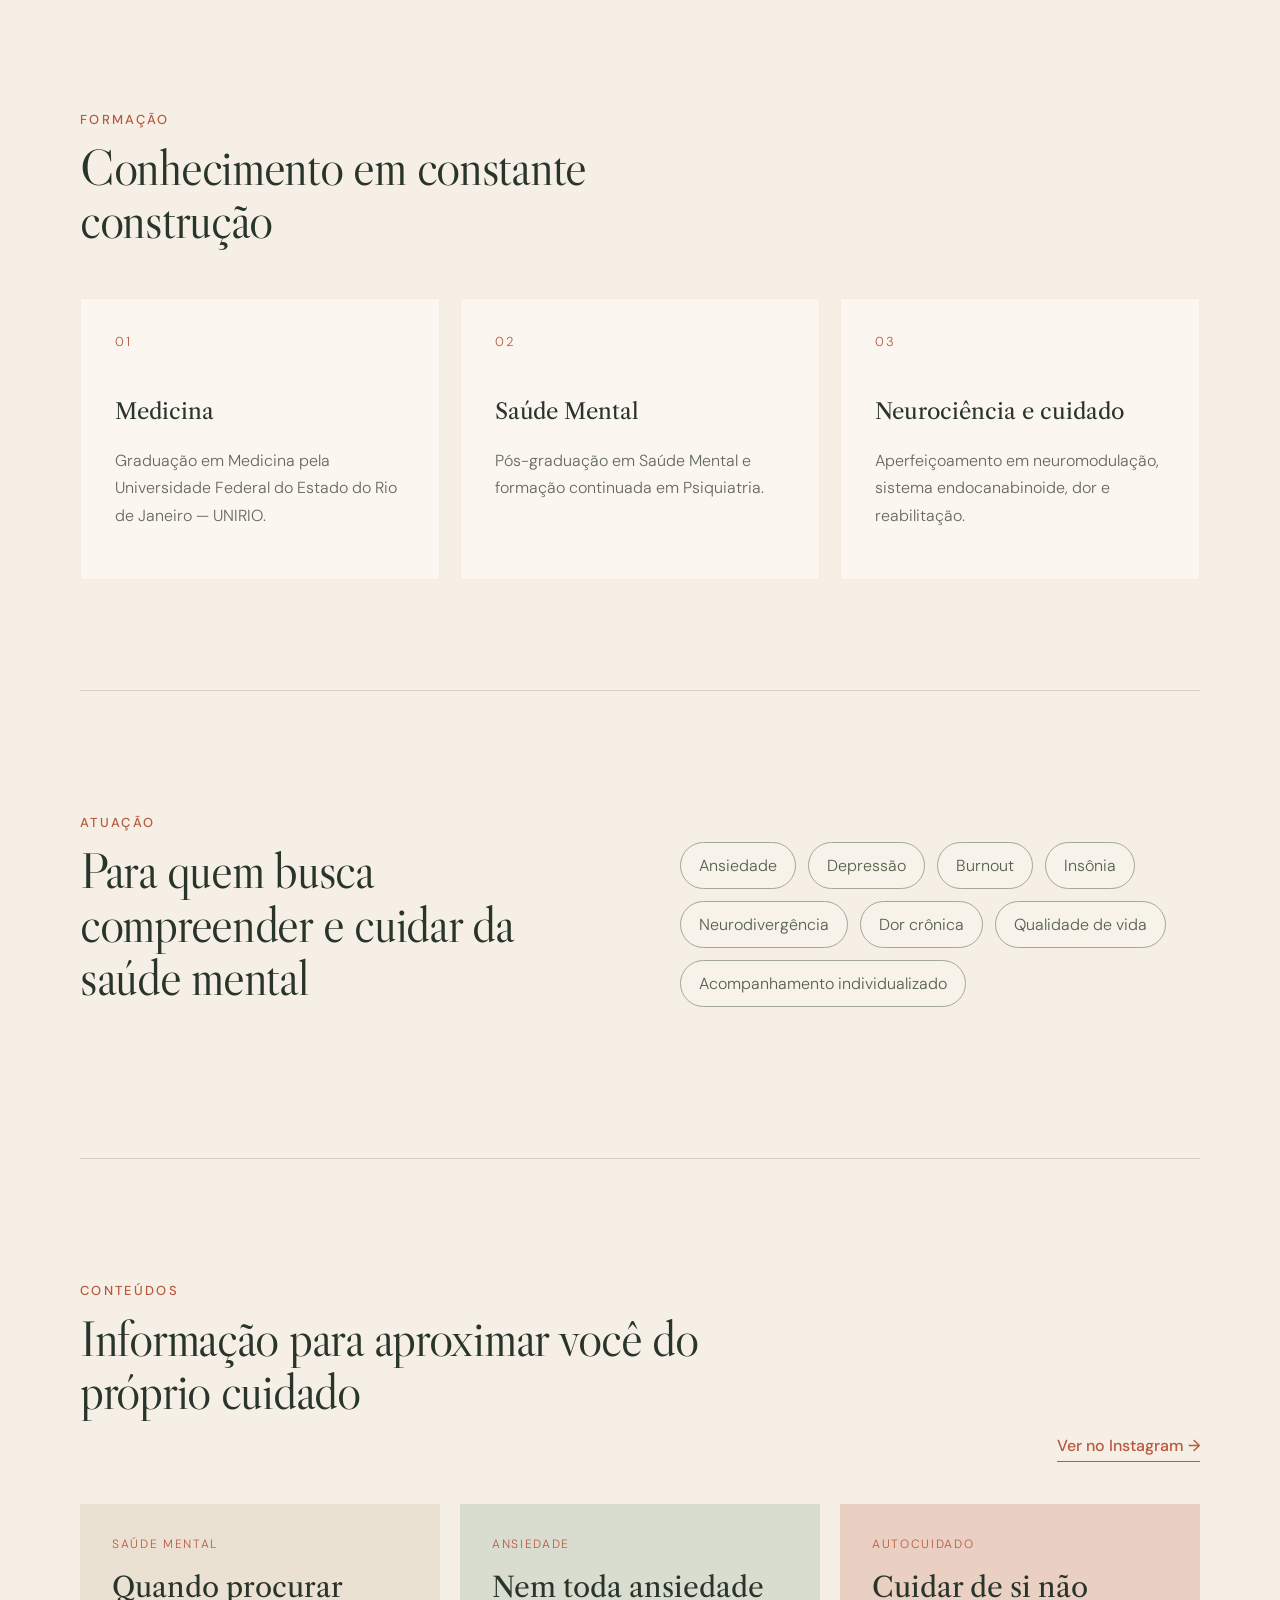
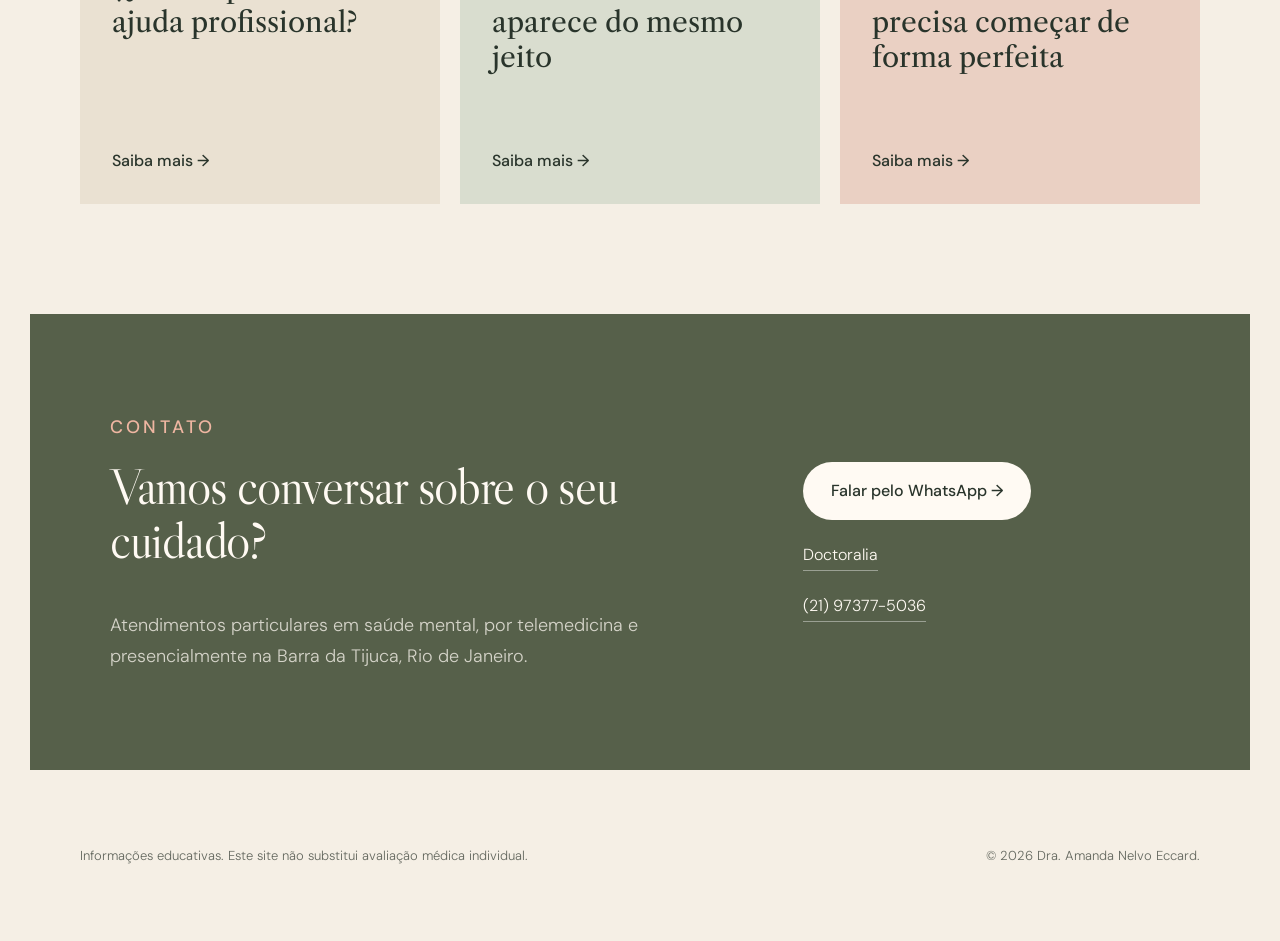
==== commit 405f75cc: "Publish: add internal content pages" ====
--- a/index.html
+++ b/index.html
@@ -13,7 +13,7 @@
 <body>
   <header class="header">
     <a class="brand" href="#inicio" aria-label="Início">
-      <span class="brand-text">Dra. Amanda Nelvo</span>
+      <img src="assets/logo.jpg" alt="Dra. Amanda Nelvo">
     </a>
     <button class="menu-button" type="button" aria-label="Abrir menu" aria-expanded="false">☰</button>
     <nav class="nav" aria-label="Navegação principal">
@@ -89,9 +89,9 @@
         <a href="https://www.instagram.com/dra.amandanelvo" target="_blank" rel="noopener">Ver no Instagram →</a>
       </div>
       <div class="posts">
-        <article><p>Saúde mental</p><h3>Quando procurar ajuda profissional?</h3><a href="#contato">Saiba mais →</a></article>
-        <article><p>Ansiedade</p><h3>Nem toda ansiedade aparece do mesmo jeito</h3><a href="#contato">Saiba mais →</a></article>
-        <article><p>Autocuidado</p><h3>Cuidar de si não precisa começar de forma perfeita</h3><a href="#contato">Saiba mais →</a></article>
+        <a class="content-card" href="/quando-procurar-ajuda.html"><article><p>Saúde mental</p><h3>Quando procurar ajuda profissional?</h3><span class="card-link">Saiba mais →</span></article></a>
+        <a class="content-card" href="/ansiedade.html"><article><p>Ansiedade</p><h3>Nem toda ansiedade aparece do mesmo jeito</h3><span class="card-link">Saiba mais →</span></article></a>
+        <a class="content-card" href="/autocuidado.html"><article><p>Autocuidado</p><h3>Cuidar de si não precisa começar de forma perfeita</h3><span class="card-link">Saiba mais →</span></article></a>
       </div>
     </section>
 
@@ -103,14 +103,13 @@
       </div>
       <div class="contact-actions">
         <a class="button light" href="https://wa.me/5521973775036?text=Olá%2C%20Dra.%20Amanda.%20Gostaria%20de%20agendar%20uma%20consulta." target="_blank" rel="noopener">Falar pelo WhatsApp →</a>
-        <a class="contact-link" href="https://www.doctoralia.com.br/amanda-nelvo/generalista-psiquiatra/rio-de-janeiro" target="_blank" rel="noopener">Doctoralia</a>
+        <a class="contact-link" href="https://www.doctoralia.com.br/" target="_blank" rel="noopener">Doctoralia</a>
         <a class="contact-link" href="tel:+5521973775036">(21) 97377-5036</a>
       </div>
     </section>
   </main>
 
   <footer>
-    <img src="assets/logo.jpg" alt="Dra. Amanda Nelvo">
     <p>Informações educativas. Este site não substitui avaliação médica individual.</p>
     <p>© <span id="year"></span> Dra. Amanda Nelvo Eccard.</p>
   </footer>
--- a/styles.css
+++ b/styles.css
@@ -25,7 +25,6 @@
   justify-content: space-between;
 }
 .brand img { width: 180px; mix-blend-mode: multiply; }
-.brand-text { font-family: "Libre Caslon Display", serif; font-size: 18px; color: var(--ink); font-weight: 400; letter-spacing: .02em; }
 .nav { display: flex; gap: 38px; align-items: center; font-size: 14px; font-weight: 400; }
 .nav a { padding: 8px 0; border-bottom: 1px solid transparent; transition: .2s ease; }
 .nav a:hover { color: var(--terracotta); border-color: currentColor; }
@@ -73,12 +72,30 @@
 .section-heading h2 { max-width: 680px; }
 .section-heading a { color: var(--terracotta); font-weight: 500; border-bottom: 1px solid; padding-bottom: 5px; }
 .posts { display: grid; grid-template-columns: repeat(3, 1fr); gap: 20px; margin-top: 42px; }
-.posts article { min-height: 300px; padding: 32px; display: flex; flex-direction: column; background: #eae1d2; }
-.posts article:nth-child(2) { background: #d9ddcf; }
-.posts article:nth-child(3) { background: #ead0c3; }
-.posts p { color: var(--terracotta); text-transform: uppercase; letter-spacing: .14em; font-size: 12px; }
-.posts h3 { font-size: 28px; line-height: 1.25; }
-.posts a { margin-top: auto; font-weight: 500; }
+.posts .content-card { display: block; text-decoration: none; color: inherit; }
+.posts .content-card article { min-height: 300px; padding: 32px; display: flex; flex-direction: column; background: #eae1d2; transition: transform .2s ease, background .2s ease; }
+.posts .content-card:nth-child(1) article { background: #eae1d2; }
+.posts .content-card:nth-child(2) article { background: #d9ddcf; }
+.posts .content-card:nth-child(3) article { background: #ead0c3; }
+.posts .content-card:hover article { transform: translateY(-3px); }
+.posts .content-card p { color: var(--terracotta); text-transform: uppercase; letter-spacing: .14em; font-size: 12px; margin: 0 0 18px; }
+.posts .content-card h3 { font-size: 28px; line-height: 1.25; margin: 0; }
+.card-link { margin-top: auto; font-weight: 500; color: inherit; border-bottom: 1px solid transparent; display: inline-flex; gap: 8px; transition: .2s ease; }
+.posts .content-card:hover .card-link { border-color: currentColor; color: var(--terracotta); }
+
+.article-page { padding: 100px 0; }
+.article-header { max-width: 760px; margin-bottom: 40px; }
+.article-header h1 { font-size: clamp(38px, 5vw, 56px); line-height: 1.05; letter-spacing: -.03em; }
+.article-content { max-width: 760px; display: grid; gap: 26px; }
+.article-content p { color: var(--muted); font-size: 18px; line-height: 1.85; }
+.article-panel { padding: 28px 28px 24px; background: #f7f0e6; border: 1px solid rgba(41,52,43,.12); border-radius: 24px; }
+.article-panel p { margin: 0 0 18px; font-weight: 500; color: var(--ink); }
+.article-panel ul { margin: 0; padding-left: 22px; color: var(--muted); line-height: 1.8; }
+.article-panel li { margin-bottom: 12px; }
+.disclaimer { margin-top: 4px; color: var(--muted); font-size: 15px; line-height: 1.8; }
+.article-actions { display: flex; flex-wrap: wrap; gap: 18px; margin-top: 16px; }
+.article-actions .button { min-height: 52px; padding: 0 26px; }
+.article-actions .text-button { border-bottom: 1px solid var(--line); }
 
 .contact { width: min(1220px, calc(100% - 32px)); display: grid; grid-template-columns: 1.25fr .75fr; gap: 80px; padding: 80px; color: var(--white); background: var(--moss); }
 .contact .eyebrow { color: #efb6a2; }
@@ -88,8 +105,7 @@
 .light { color: var(--ink); background: var(--white); }
 .contact-link { border-bottom: 1px solid rgba(255,255,255,.4); padding-bottom: 5px; }
 
-footer { width: min(1120px, calc(100% - 64px)); margin: auto; padding: 64px 0; display: grid; grid-template-columns: 1fr 2fr 1fr; gap: 30px; align-items: center; color: var(--muted); font-size: 13px; }
-footer img { width: 150px; mix-blend-mode: multiply; }
+footer { width: min(1120px, calc(100% - 64px)); margin: auto; padding: 64px 0; display: grid; grid-template-columns: 1fr 1fr; gap: 30px; align-items: center; color: var(--muted); font-size: 13px; }
 footer p:last-child { text-align: right; }
 .whatsapp-float { position: fixed; right: 24px; bottom: 24px; display: flex; gap: 9px; align-items: center; padding: 14px 20px; border-radius: 999px; color: white; background: #238c5b; box-shadow: 0 10px 30px rgba(25, 80, 53, .22); font-size: 14px; font-weight: 500; z-index: 20; }
 
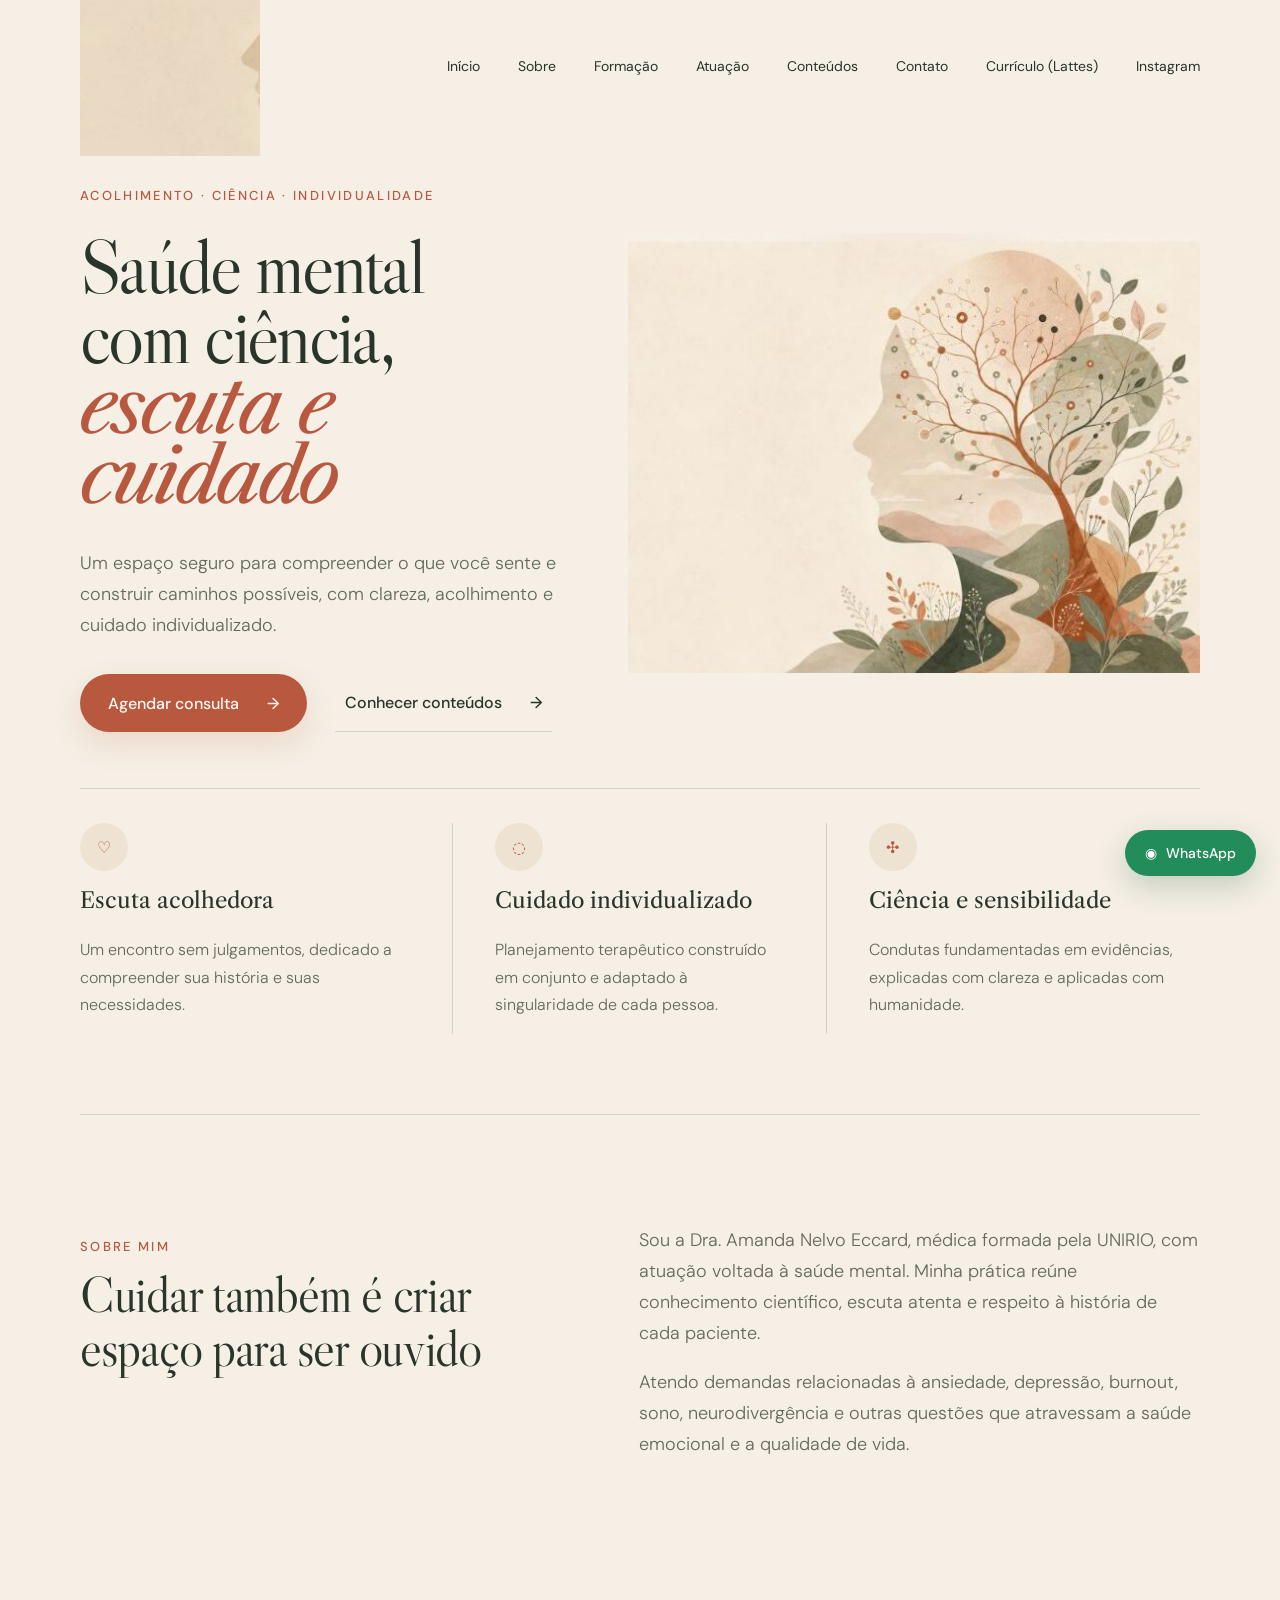
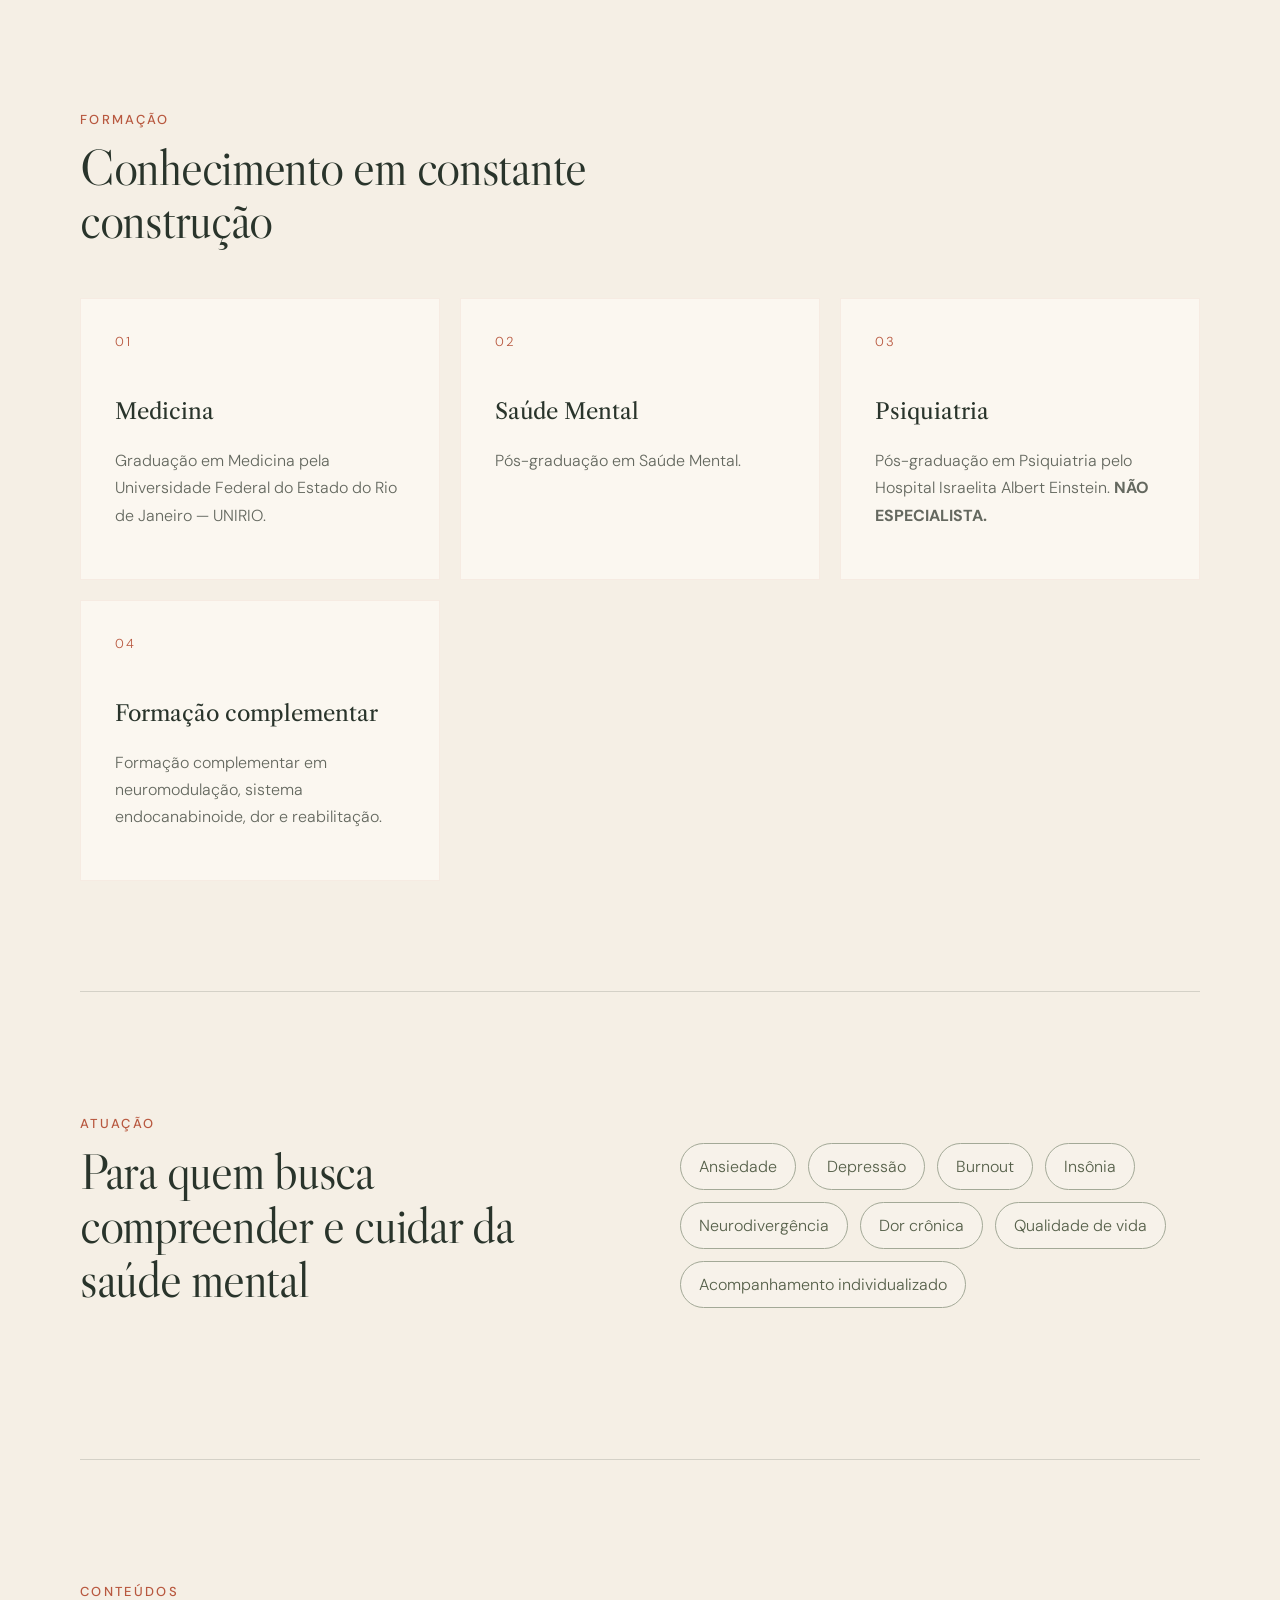
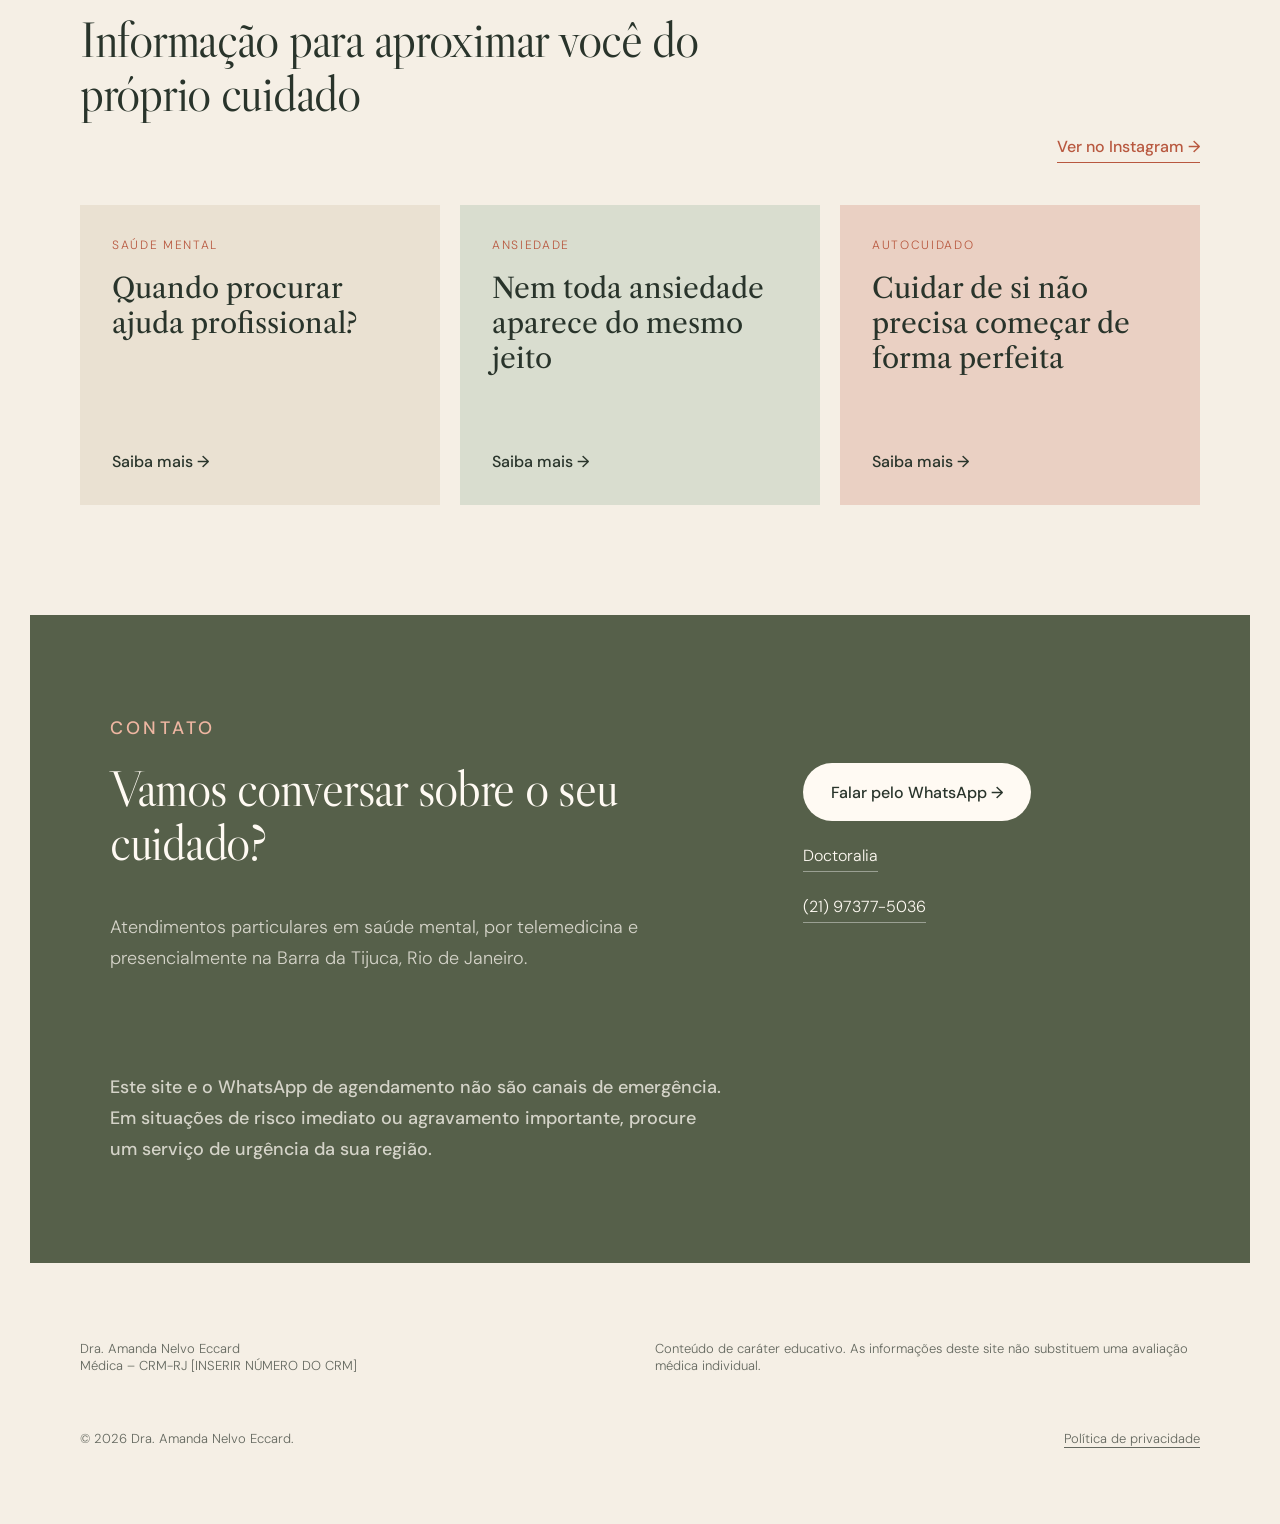
==== commit 2ac3ed70: "Publish: deploy docs content to GitHub Pages" ====
--- a/index.html
+++ b/index.html
@@ -3,8 +3,8 @@
 <head>
   <meta charset="utf-8">
   <meta name="viewport" content="width=device-width, initial-scale=1">
-  <meta name="description" content="Atendimento médico em saúde mental com acolhimento, ciência e cuidado individualizado.">
-  <title>Dra. Amanda Nelvo | Saúde Mental</title>
+  <meta name="description" content="Atendimento médico acolhedor e individualizado em saúde mental, por telemedicina e presencialmente na Barra da Tijuca, Rio de Janeiro.">
+  <title>Dra. Amanda Nelvo Eccard | Atendimento em Saúde Mental</title>
   <link rel="preconnect" href="https://fonts.googleapis.com">
   <link rel="preconnect" href="https://fonts.gstatic.com" crossorigin>
   <link href="https://fonts.googleapis.com/css2?family=DM+Sans:wght@300;400;500;600&family=Libre+Caslon+Display&family=Libre+Caslon+Text:ital@0;1&display=swap" rel="stylesheet">
@@ -66,8 +66,9 @@
       <h2>Conhecimento em constante construção</h2>
       <div class="cards">
         <article><span>01</span><h3>Medicina</h3><p>Graduação em Medicina pela Universidade Federal do Estado do Rio de Janeiro — UNIRIO.</p></article>
-        <article><span>02</span><h3>Saúde Mental</h3><p>Pós-graduação em Saúde Mental e formação continuada em Psiquiatria.</p></article>
-        <article><span>03</span><h3>Neurociência e cuidado</h3><p>Aperfeiçoamento em neuromodulação, sistema endocanabinoide, dor e reabilitação.</p></article>
+        <article><span>02</span><h3>Saúde Mental</h3><p>Pós-graduação em Saúde Mental.</p></article>
+        <article><span>03</span><h3>Psiquiatria</h3><p>Pós-graduação em Psiquiatria pelo Hospital Israelita Albert Einstein. <strong>NÃO ESPECIALISTA.</strong></p></article>
+        <article><span>04</span><h3>Formação complementar</h3><p>Formação complementar em neuromodulação, sistema endocanabinoide, dor e reabilitação.</p></article>
       </div>
     </section>
 
@@ -89,9 +90,9 @@
         <a href="https://www.instagram.com/dra.amandanelvo" target="_blank" rel="noopener">Ver no Instagram →</a>
       </div>
       <div class="posts">
-        <a class="content-card" href="/quando-procurar-ajuda.html"><article><p>Saúde mental</p><h3>Quando procurar ajuda profissional?</h3><span class="card-link">Saiba mais →</span></article></a>
-        <a class="content-card" href="/ansiedade.html"><article><p>Ansiedade</p><h3>Nem toda ansiedade aparece do mesmo jeito</h3><span class="card-link">Saiba mais →</span></article></a>
-        <a class="content-card" href="/autocuidado.html"><article><p>Autocuidado</p><h3>Cuidar de si não precisa começar de forma perfeita</h3><span class="card-link">Saiba mais →</span></article></a>
+        <a class="content-card" href="quando-procurar-ajuda.html"><article><p>Saúde mental</p><h3>Quando procurar ajuda profissional?</h3><span class="card-link">Saiba mais →</span></article></a>
+        <a class="content-card" href="ansiedade.html"><article><p>Ansiedade</p><h3>Nem toda ansiedade aparece do mesmo jeito</h3><span class="card-link">Saiba mais →</span></article></a>
+        <a class="content-card" href="autocuidado.html"><article><p>Autocuidado</p><h3>Cuidar de si não precisa começar de forma perfeita</h3><span class="card-link">Saiba mais →</span></article></a>
       </div>
     </section>
 
@@ -106,12 +107,15 @@
         <a class="contact-link" href="https://www.doctoralia.com.br/" target="_blank" rel="noopener">Doctoralia</a>
         <a class="contact-link" href="tel:+5521973775036">(21) 97377-5036</a>
       </div>
+      <p class="emergency-note">Este site e o WhatsApp de agendamento não são canais de emergência. Em situações de risco imediato ou agravamento importante, procure um serviço de urgência da sua região.</p>
     </section>
   </main>
 
   <footer>
-    <p>Informações educativas. Este site não substitui avaliação médica individual.</p>
+    <p>Dra. Amanda Nelvo Eccard<br>Médica – CRM-RJ [INSERIR NÚMERO DO CRM]</p>
+    <p>Conteúdo de caráter educativo. As informações deste site não substituem uma avaliação médica individual.</p>
     <p>© <span id="year"></span> Dra. Amanda Nelvo Eccard.</p>
+    <p><a class="footer-link" href="politica-de-privacidade.html">Política de privacidade</a></p>
   </footer>
 
   <a class="whatsapp-float" href="https://wa.me/5521973775036?text=Olá%2C%20Dra.%20Amanda.%20Gostaria%20de%20agendar%20uma%20consulta." target="_blank" rel="noopener" aria-label="Falar pelo WhatsApp">◉ <span>WhatsApp</span></a>
--- a/styles.css
+++ b/styles.css
@@ -96,7 +96,10 @@
 .article-actions { display: flex; flex-wrap: wrap; gap: 18px; margin-top: 16px; }
 .article-actions .button { min-height: 52px; padding: 0 26px; }
 .article-actions .text-button { border-bottom: 1px solid var(--line); }
-
+  .article-meta { display: flex; flex-wrap: wrap; gap: 16px; color: var(--muted); font-size: 0.95rem; margin-top: 16px; }
+  .article-meta span { display: inline-block; }
+  .emergency-note { margin-top: 0; color: var(--ink); font-size: 15px; line-height: 1.85; font-weight: 500; }
+  .footer-link { color: inherit; border-bottom: 1px solid currentColor; }
 .contact { width: min(1220px, calc(100% - 32px)); display: grid; grid-template-columns: 1.25fr .75fr; gap: 80px; padding: 80px; color: var(--white); background: var(--moss); }
 .contact .eyebrow { color: #efb6a2; }
 .contact h2 { max-width: 680px; }
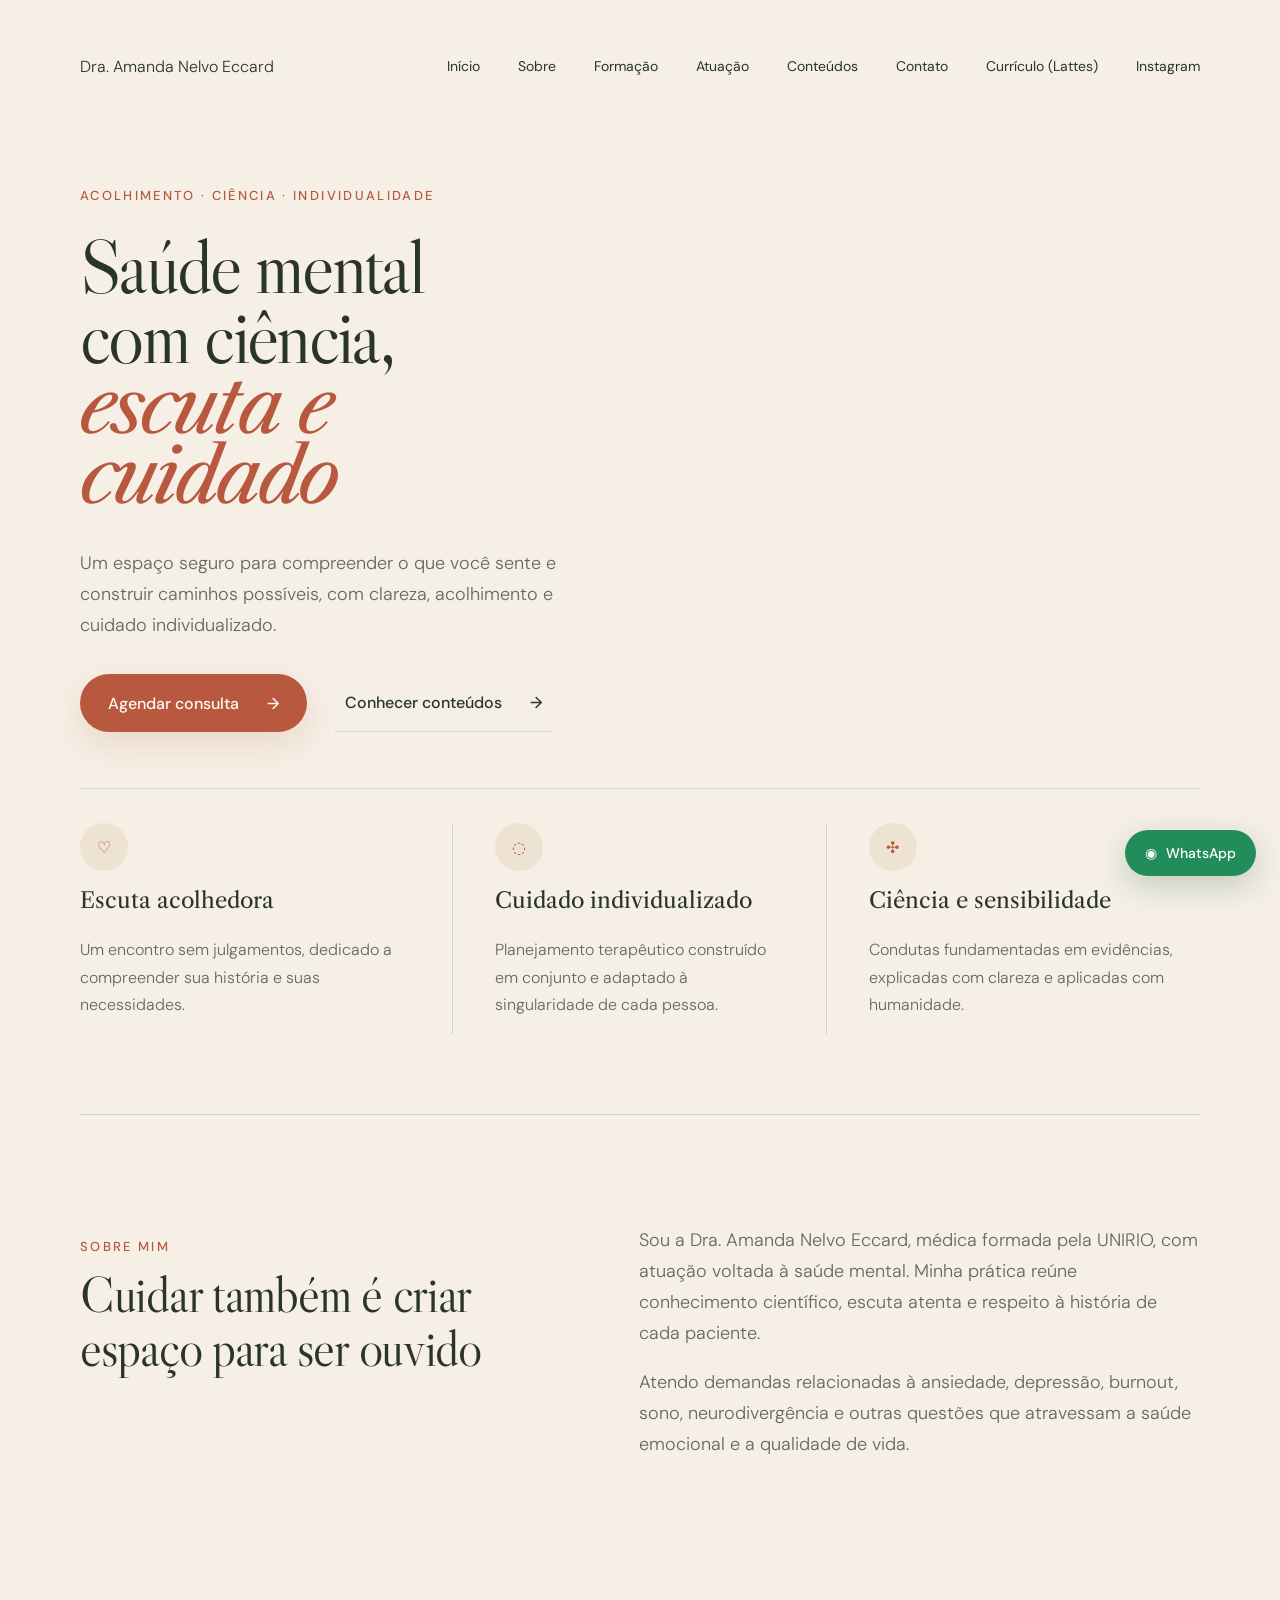
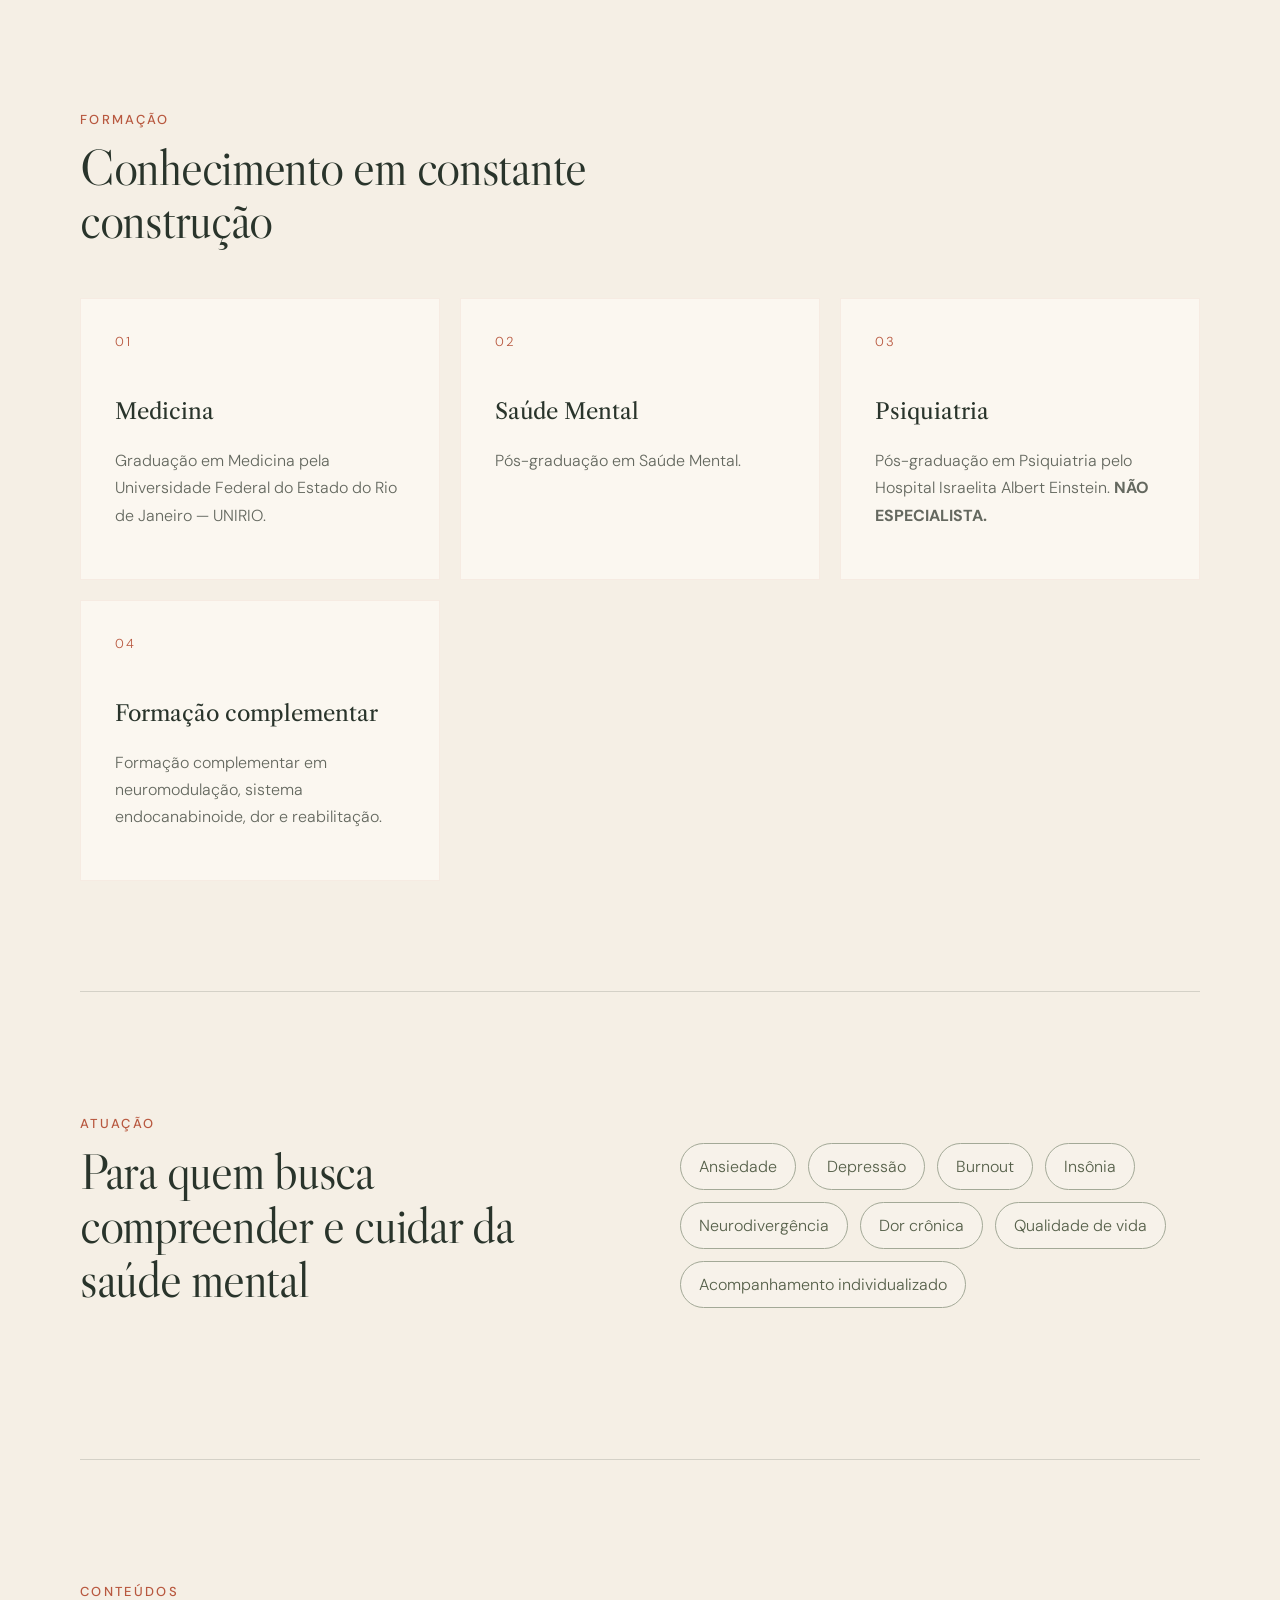
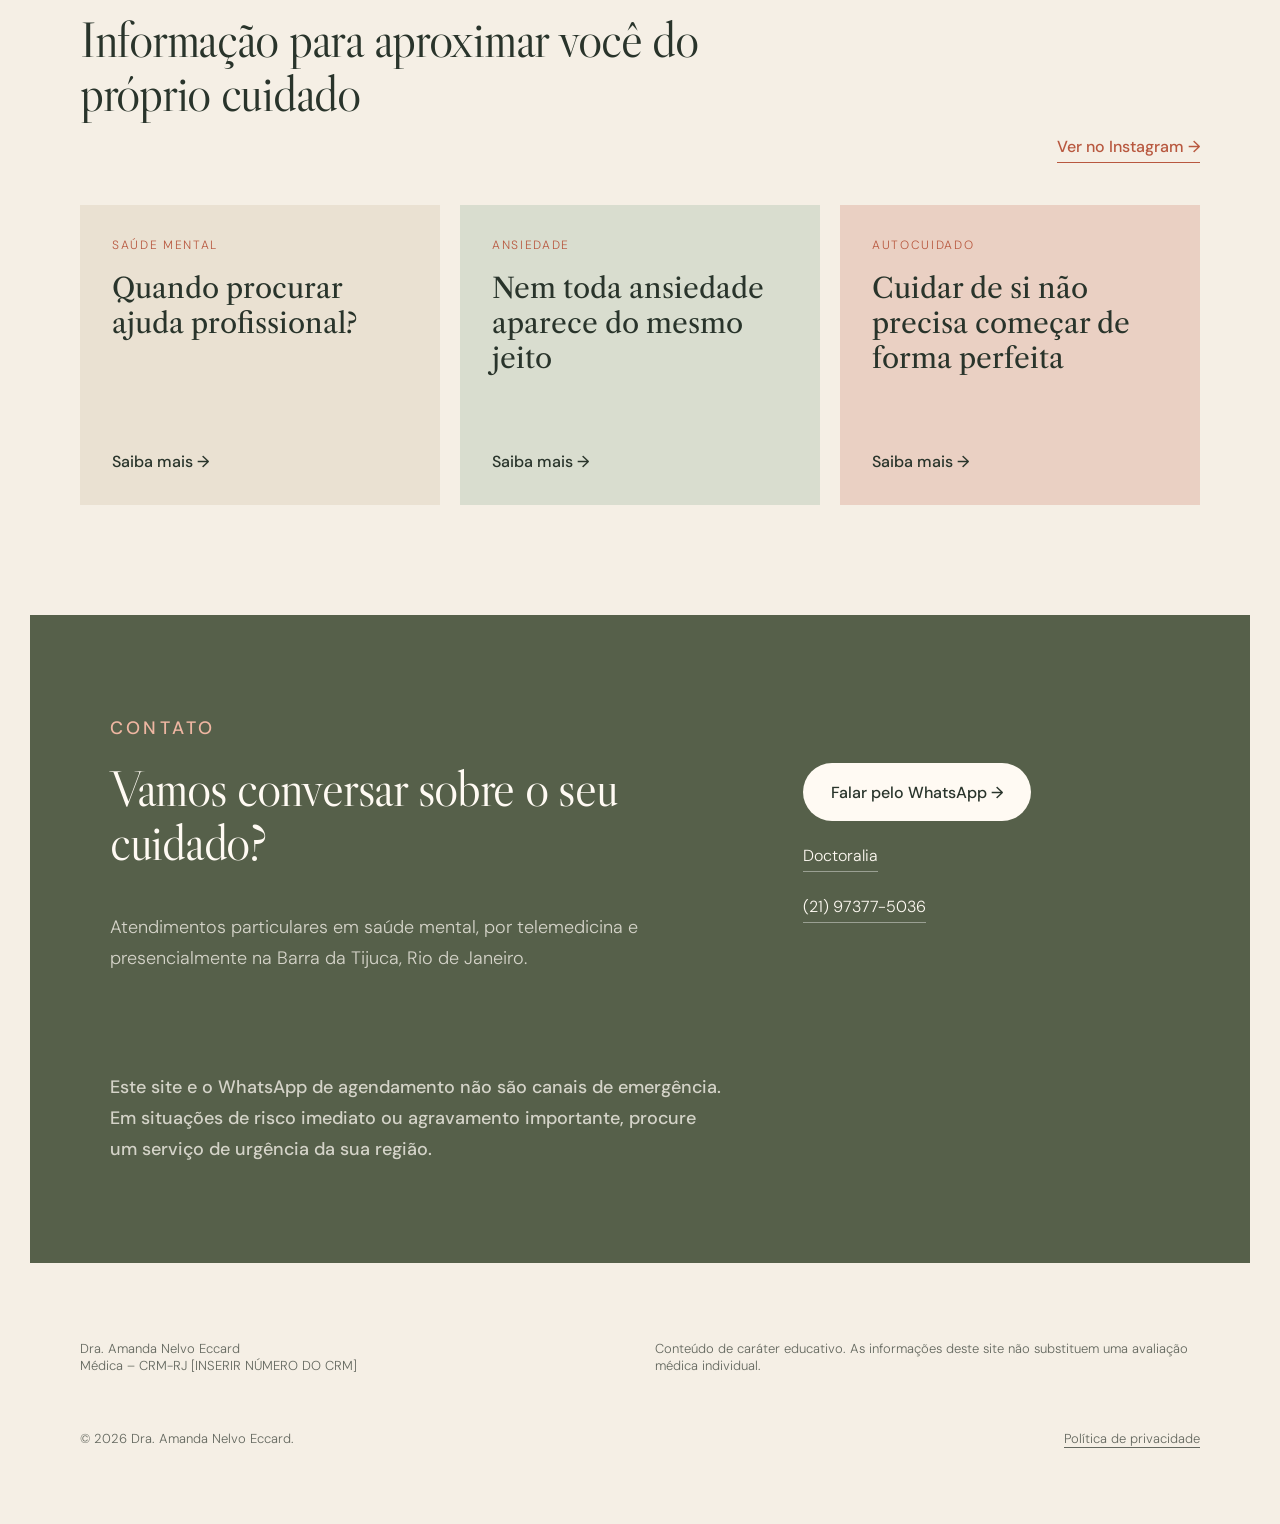
==== commit 78fb1cd0: "Publish: remove hero image from homepage" ====
--- a/index.html
+++ b/index.html
@@ -12,17 +12,15 @@
 </head>
 <body>
   <header class="header">
-    <a class="brand" href="#inicio" aria-label="Início">
-      <img src="assets/logo.jpg" alt="Dra. Amanda Nelvo">
-    </a>
+    <a class="brand" href="index.html" aria-label="Início">Dra. Amanda Nelvo Eccard</a>
     <button class="menu-button" type="button" aria-label="Abrir menu" aria-expanded="false">☰</button>
     <nav class="nav" aria-label="Navegação principal">
-      <a href="#inicio">Início</a>
-      <a href="#sobre">Sobre</a>
-      <a href="#formacao">Formação</a>
-      <a href="#atuacao">Atuação</a>
-      <a href="#conteudos">Conteúdos</a>
-      <a href="#contato">Contato</a>
+      <a href="index.html#inicio">Início</a>
+      <a href="index.html#sobre">Sobre</a>
+      <a href="index.html#formacao">Formação</a>
+      <a href="index.html#atuacao">Atuação</a>
+      <a href="index.html#conteudos">Conteúdos</a>
+      <a href="index.html#contato">Contato</a>
       <a href="https://buscatextual.cnpq.br/buscatextual/visualizacv.do?metodo=apresentar&id=K9742336J7" target="_blank" rel="noopener">Currículo (Lattes)</a>
       <a href="https://www.instagram.com/dra.amandanelvo" target="_blank" rel="noopener">Instagram</a>
     </nav>
@@ -39,9 +37,7 @@
           <a class="button text-button" href="#conteudos">Conhecer conteúdos <span>→</span></a>
         </div>
       </div>
-      <figure class="hero-art">
-        <img src="assets/hero.jpg" alt="Ilustração delicada representando mente, natureza e caminhos">
-      </figure>
+
     </section>
 
     <section class="principles section" aria-label="Princípios do atendimento">
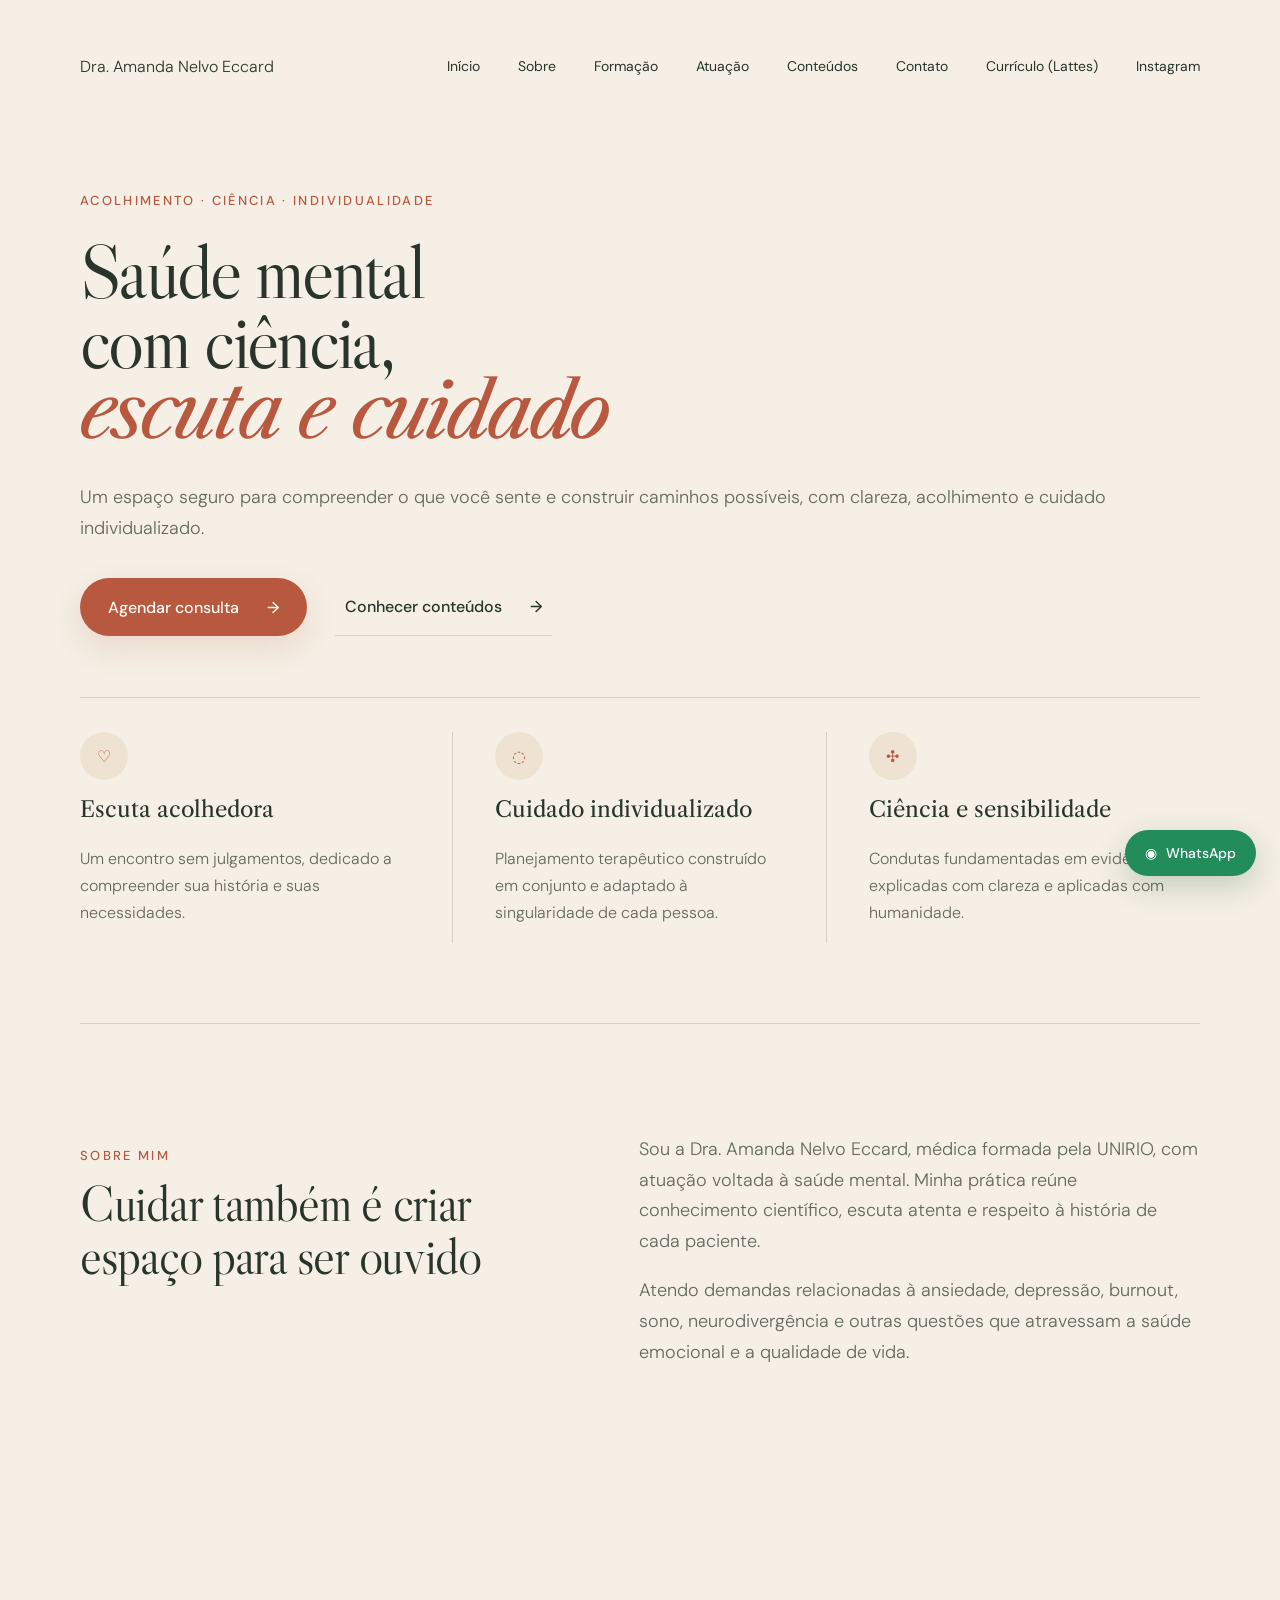
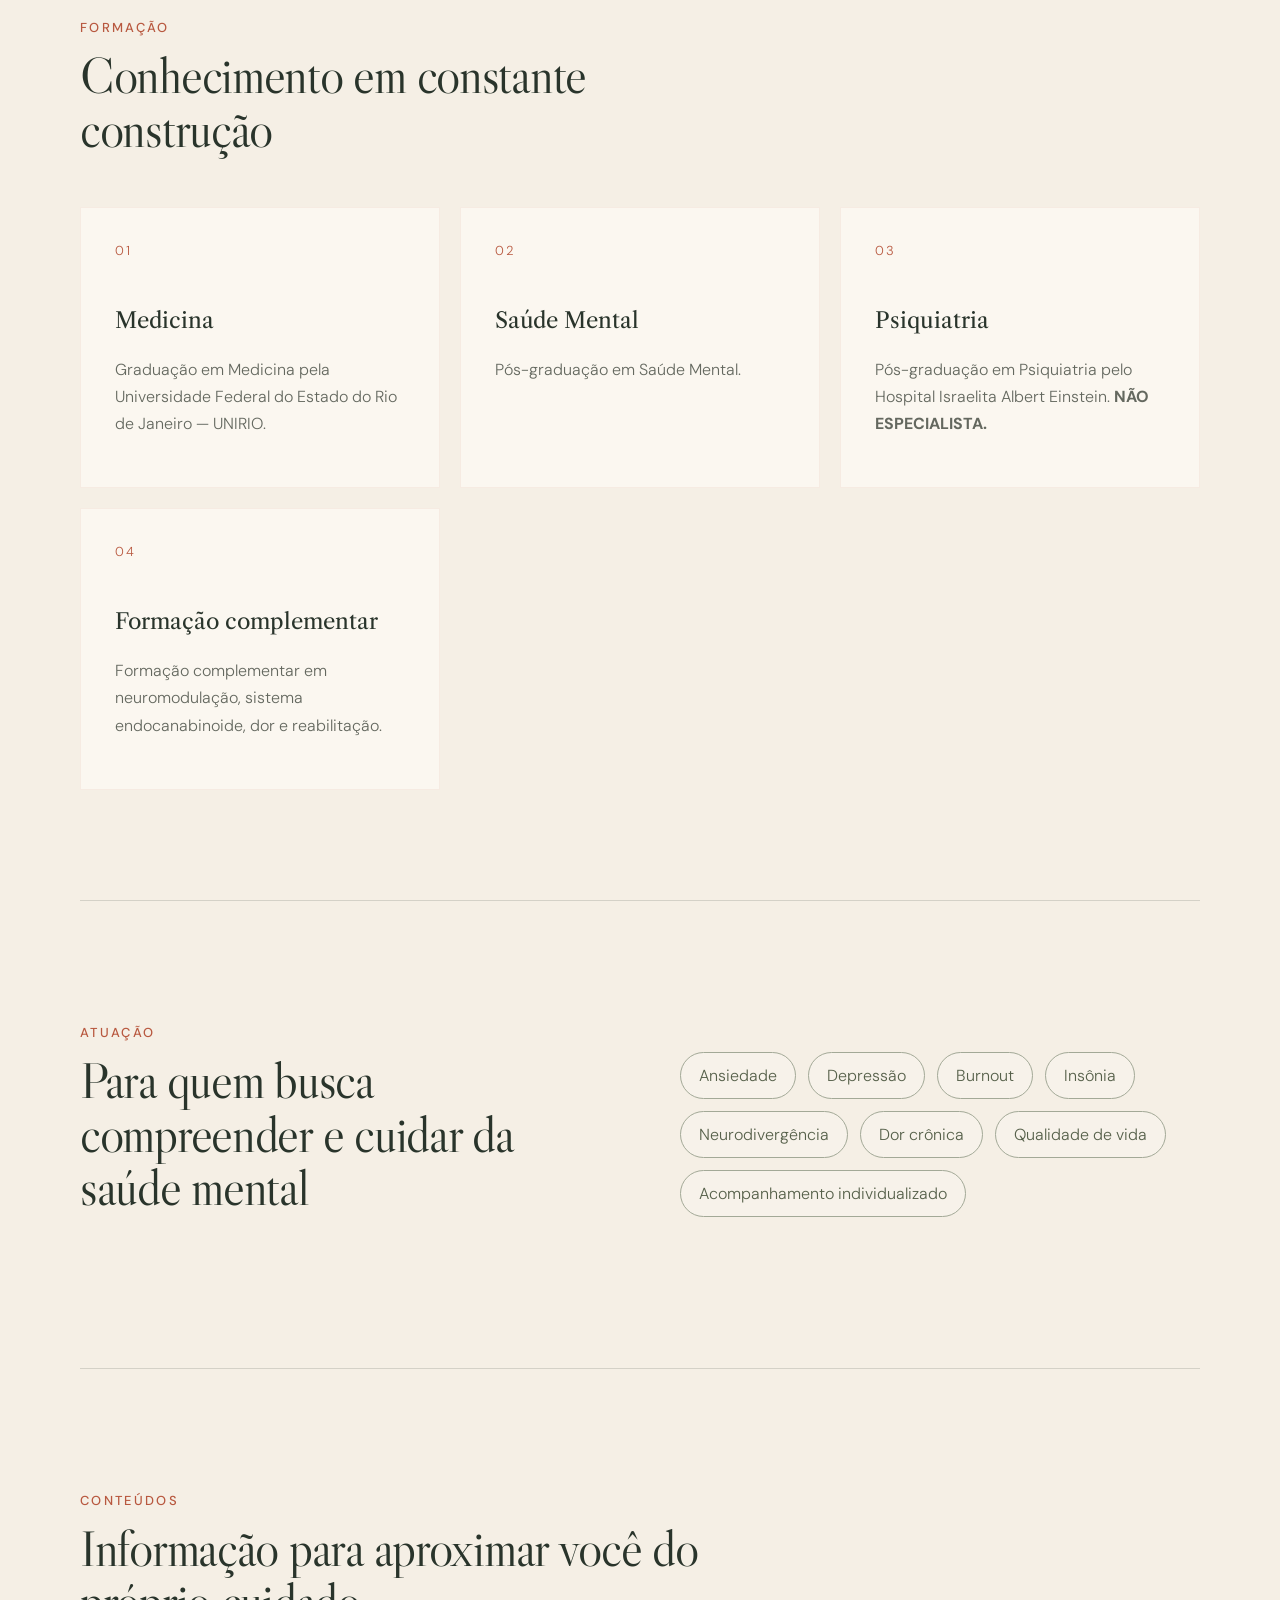
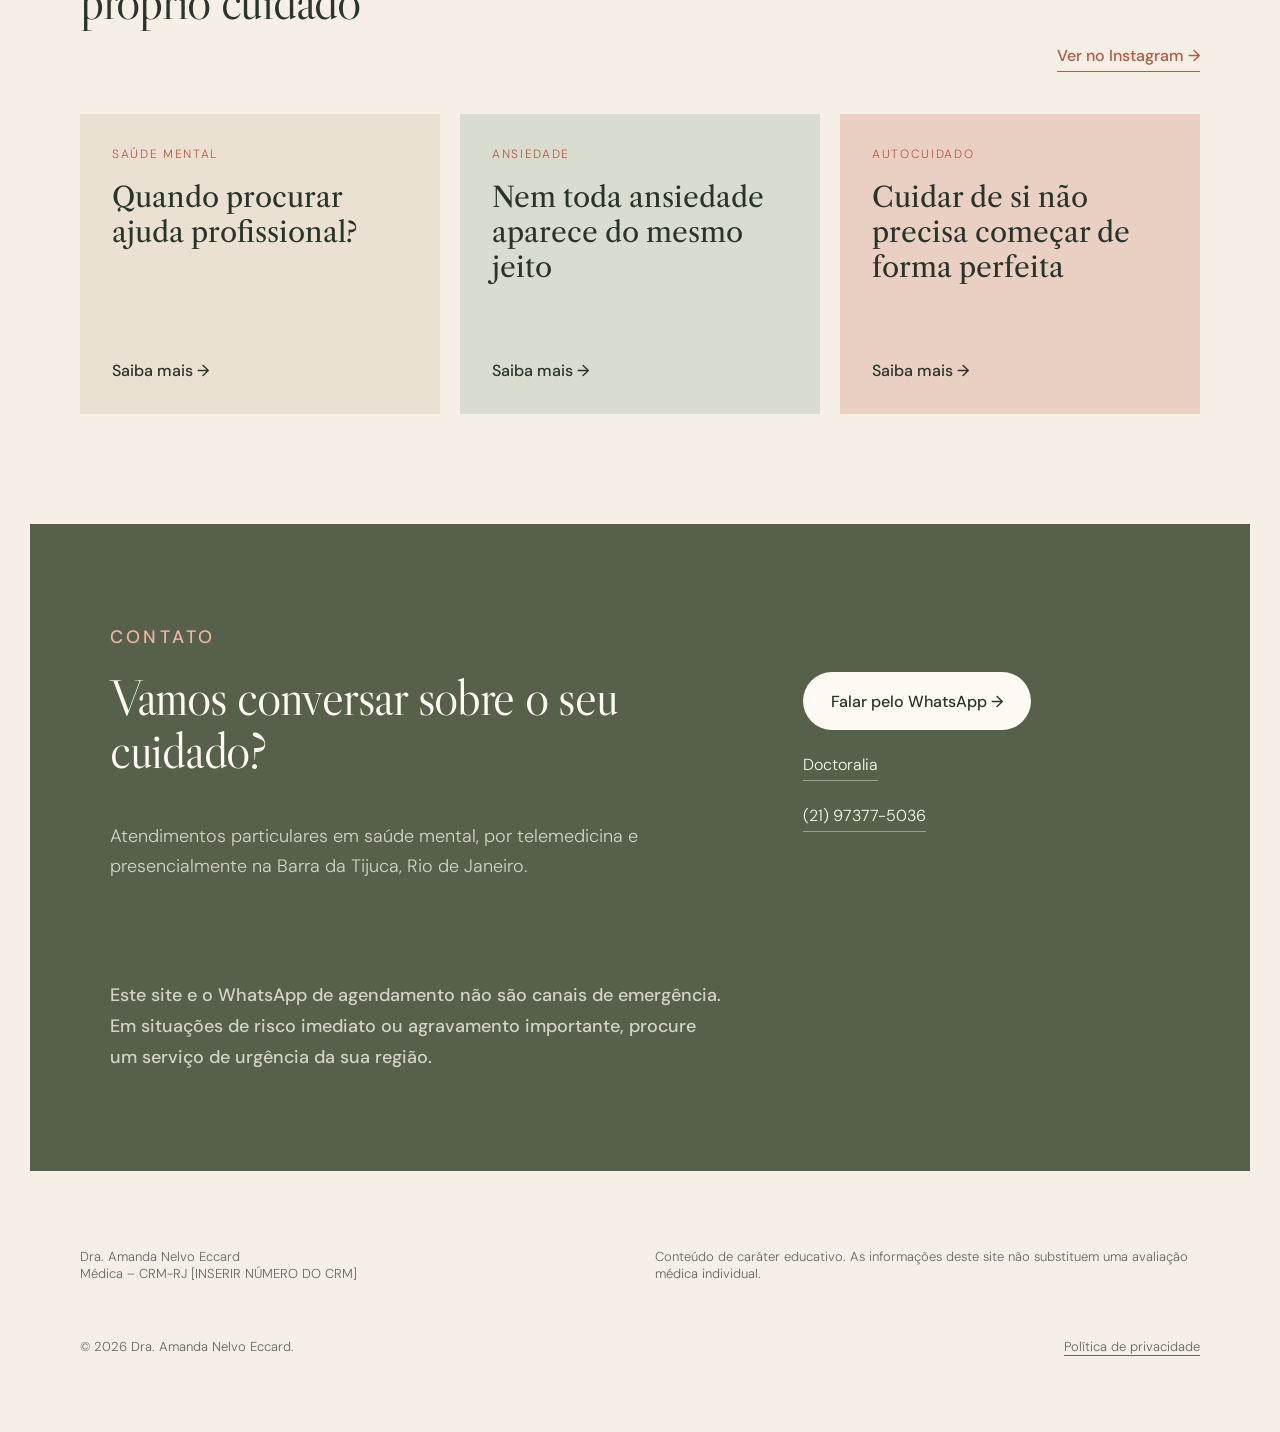
==== commit 51a93b5e: "Publish: remove hero image and update hero layout" ====
--- a/index.html
+++ b/index.html
@@ -27,7 +27,7 @@
   </header>
 
   <main>
-    <section class="hero section" id="inicio">
+    <section class="hero section no-art" id="inicio">
       <div class="hero-copy">
         <p class="eyebrow">Acolhimento · ciência · individualidade</p>
         <h1>Saúde mental<br>com ciência,<br><em>escuta e cuidado</em></h1>
--- a/styles.css
+++ b/styles.css
@@ -31,6 +31,7 @@
 .menu-button { display: none; border: 0; background: transparent; color: var(--ink); font-size: 26px; }
 
 .hero { min-height: 565px; display: grid; grid-template-columns: .92fr 1.08fr; gap: 56px; align-items: center; padding: 42px 0 56px; }
+.hero.no-art { grid-template-columns: 1fr; }
 .eyebrow { color: var(--terracotta); font-size: 13px; font-weight: 500; letter-spacing: .18em; text-transform: uppercase; }
 h1, h2, h3 { margin-top: 0; }
 h1 { font-family: "Libre Caslon Display", serif; font-size: clamp(52px, 6vw, 76px); line-height: .92; font-weight: 400; letter-spacing: -.035em; margin: 28px 0 36px; }
